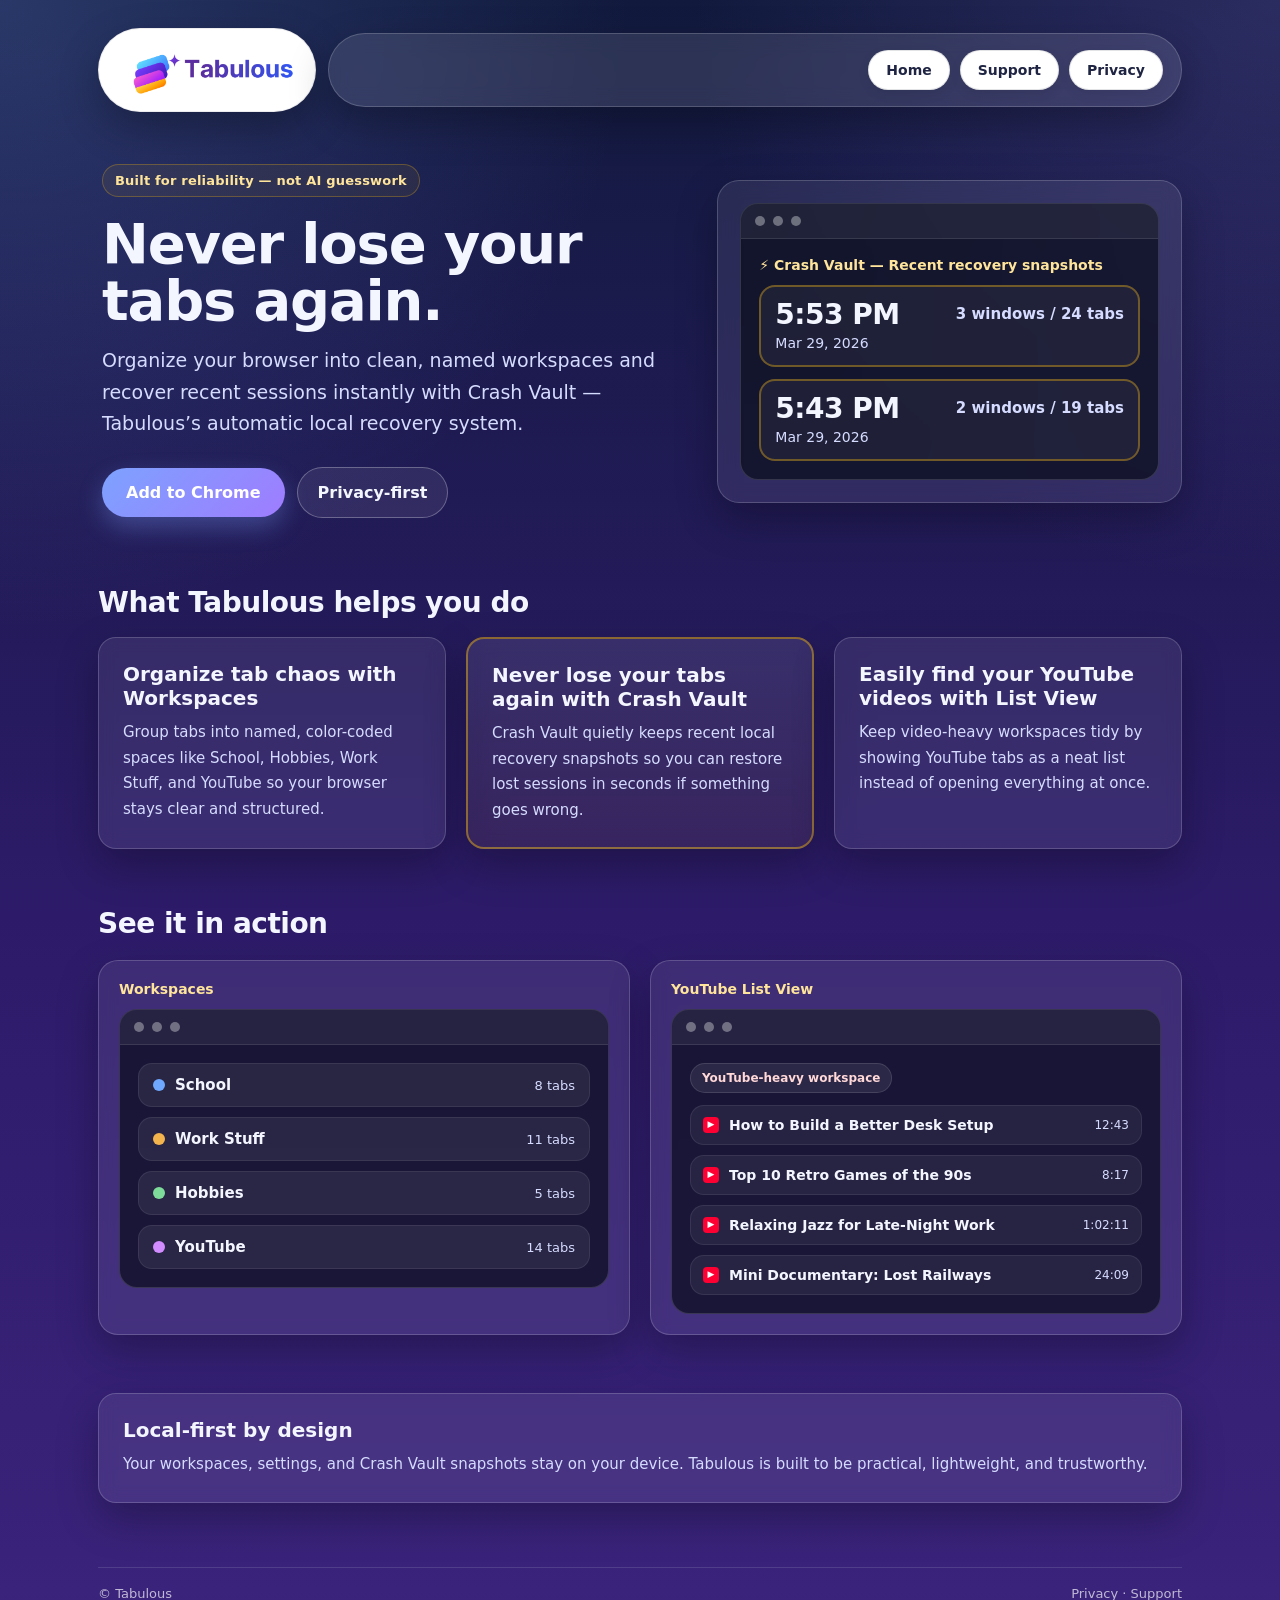
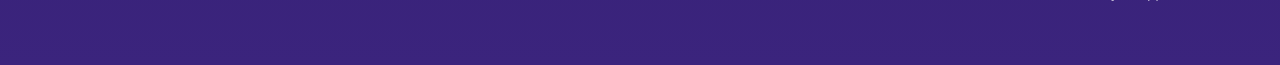
==== index.html @ 2d384eb7 "Update index.html" ====
<!doctype html>
<html lang="en">
<head>
  <meta charset="utf-8" />
  <meta name="viewport" content="width=device-width, initial-scale=1" />
  <title>Tabulous — Never lose your tabs again</title>

  <style>
    :root{
      --bg1:#111a3d;
      --bg2:#2d1b69;
      --bg3:#3b247d;
      --text:#f4f6ff;
      --muted:#d6dcff;
      --line:rgba(255,255,255,.18);
      --line-strong:rgba(255,255,255,.28);
      --shadow:0 16px 40px rgba(0,0,0,.28);
      --radius:18px;
      --max:1120px;
      --accent:#7da2ff;
      --accent-2:#9f7cff;
      --gold:#d4a017;
      --gold-bg:rgba(212,160,23,.08);
      --card:rgba(255,255,255,.08);
      --nav-text:#1f2442;
      --nav-pill-bg:#ffffff;
      --nav-pill-border:rgba(20,24,45,.12);
    }

    *{box-sizing:border-box}

    body{
      margin:0;
      font-family:ui-sans-serif, system-ui, -apple-system, Segoe UI, Roboto, Helvetica, Arial, sans-serif;
      color:var(--text);
      background:
        radial-gradient(circle at top left, rgba(125,162,255,.22), transparent 30%),
        radial-gradient(circle at top right, rgba(159,124,255,.18), transparent 28%),
        linear-gradient(180deg, var(--bg1) 0%, var(--bg2) 55%, var(--bg3) 100%);
      min-height:100vh;
    }

    a{color:inherit;text-decoration:none}

    .wrap{
      max-width:var(--max);
      margin:0 auto;
      padding:28px 18px 64px;
    }

    .topbar-wrap{
      display:flex;
      align-items:center;
      justify-content:space-between;
      gap:12px;
      flex-wrap:wrap;
    }

    .brand-pill{
      display:flex;
      align-items:center;
      justify-content:center;
      padding:14px 20px;
      border-radius:999px;
      background:#ffffff;
      border:1px solid rgba(20,24,45,.08);
      box-shadow:var(--shadow);
      flex:0 0 auto;
    }

    .brand-pill img{
      height:54px;
      width:auto;
      display:block;
    }

    .topbar{
      display:flex;
      align-items:center;
      justify-content:flex-end;
      gap:14px;
      padding:16px 18px;
      background:rgba(255,255,255,.11);
      border:1px solid var(--line);
      border-radius:999px;
      box-shadow:var(--shadow);
      backdrop-filter:blur(10px);
      flex:1 1 620px;
      min-width:280px;
    }

    .nav{
      display:flex;
      gap:10px;
      flex-wrap:wrap;
      width:100%;
      justify-content:flex-end;
    }

    .pill{
      padding:11px 17px;
      border-radius:999px;
      border:1px solid var(--nav-pill-border);
      background:var(--nav-pill-bg);
      color:var(--nav-text);
      font-weight:800;
      font-size:14px;
      white-space:nowrap;
      transition:.18s ease;
      box-shadow:0 4px 12px rgba(0,0,0,.08);
    }

    .pill:hover{
      transform:translateY(-1px);
      background:#f4f6ff;
    }

    .hero{
      display:grid;
      grid-template-columns:1.12fr .88fr;
      gap:28px;
      align-items:center;
      margin-top:42px;
    }

    .hero-copy{
      padding:10px 4px;
      max-width:640px;
    }

    .eyebrow{
      display:inline-block;
      margin-bottom:18px;
      padding:8px 12px;
      border-radius:999px;
      border:1px solid rgba(212,160,23,.35);
      background:var(--gold-bg);
      color:#ffe59b;
      font-size:13px;
      font-weight:800;
      letter-spacing:.2px;
    }

    h1{
      margin:0 0 16px;
      font-size:56px;
      line-height:1.02;
      letter-spacing:-1.2px;
    }

    .sub{
      margin:0 0 28px;
      max-width:600px;
      color:var(--muted);
      font-size:19px;
      line-height:1.65;
    }

    .cta-row{
      display:flex;
      gap:12px;
      flex-wrap:wrap;
      align-items:center;
    }

    .cta{
      display:inline-block;
      padding:15px 24px;
      border-radius:999px;
      background:linear-gradient(135deg,var(--accent),var(--accent-2));
      color:white;
      font-weight:800;
      box-shadow:0 10px 24px rgba(125,162,255,.32);
      transition:.18s ease;
    }

    .cta:hover{
      transform:translateY(-2px);
    }

    .cta-secondary{
      display:inline-block;
      padding:15px 20px;
      border-radius:999px;
      border:1px solid var(--line-strong);
      background:rgba(255,255,255,.08);
      color:var(--text);
      font-weight:700;
    }

    .hero-card{
      padding:22px;
      border-radius:22px;
      border:1px solid var(--line);
      background:rgba(255,255,255,.08);
      box-shadow:var(--shadow);
      backdrop-filter:blur(10px);
    }

    .mini-window,
    .workspace-window,
    .yt-window{
      border-radius:18px;
      overflow:hidden;
      border:1px solid rgba(255,255,255,.14);
      background:rgba(8,11,24,.68);
    }

    .mini-top{
      display:flex;
      align-items:center;
      gap:8px;
      padding:12px 14px;
      border-bottom:1px solid rgba(255,255,255,.10);
      background:rgba(255,255,255,.06);
    }

    .dot{
      width:10px;
      height:10px;
      border-radius:50%;
      background:rgba(255,255,255,.35);
    }

    .mini-body,
    .workspace-body,
    .yt-body{
      padding:18px;
    }

    .mini-title,
    .mockup-label{
      font-size:14px;
      font-weight:800;
      color:#ffe59b;
      margin-bottom:12px;
    }

    .snapshot{
      display:flex;
      justify-content:space-between;
      align-items:flex-start;
      gap:12px;
      padding:14px;
      border-radius:16px;
      border:2px solid rgba(212,160,23,.45);
      background:rgba(255,255,255,.05);
    }

    .snapshot + .snapshot{
      margin-top:12px;
    }

    .snapshot-time{
      font-size:28px;
      line-height:1;
      font-weight:900;
      letter-spacing:-.5px;
    }

    .snapshot-date{
      margin-top:6px;
      color:var(--muted);
      font-size:14px;
    }

    .snapshot-meta{
      color:var(--muted);
      font-weight:700;
      font-size:15px;
      white-space:nowrap;
      padding-top:4px;
    }

    .section{
      margin-top:58px;
    }

    .section-title{
      margin:0 0 18px;
      font-size:28px;
      letter-spacing:-.5px;
    }

    .grid{
      display:grid;
      grid-template-columns:repeat(3, minmax(0,1fr));
      gap:20px;
    }

    .card{
      padding:24px;
      border-radius:18px;
      border:1px solid var(--line);
      background:var(--card);
      box-shadow:var(--shadow);
      backdrop-filter:blur(8px);
    }

    .card h3{
      margin:0 0 10px;
      font-size:20px;
    }

    .card p{
      margin:0;
      color:var(--muted);
      font-size:15px;
      line-height:1.7;
    }

    .feature-highlight{
      border:2px solid rgba(212,160,23,.55);
      background:linear-gradient(180deg, rgba(255,255,255,.09), rgba(212,160,23,.08));
    }

    .feature-highlight h3{
      display:flex;
      align-items:center;
      gap:10px;
    }

    .mockup-grid{
      display:grid;
      grid-template-columns:repeat(2, minmax(0,1fr));
      gap:20px;
      margin-top:20px;
      align-items:stretch;
    }

    .mockup-card{
      padding:20px;
      border-radius:20px;
      border:1px solid var(--line);
      background:rgba(255,255,255,.08);
      box-shadow:var(--shadow);
      backdrop-filter:blur(8px);
      height:100%;
      display:flex;
      flex-direction:column;
    }

    .workspace-body,
    .yt-body{
      flex:1;
    }

    .workspace-pill{
      display:flex;
      justify-content:space-between;
      align-items:center;
      gap:12px;
      padding:12px 14px;
      border-radius:14px;
      background:rgba(255,255,255,.07);
      border:1px solid rgba(255,255,255,.08);
      margin-bottom:10px;
    }

    .workspace-pill:last-child{margin-bottom:0}

    .workspace-left{
      display:flex;
      align-items:center;
      gap:10px;
      min-width:0;
    }

    .workspace-color{
      width:12px;
      height:12px;
      border-radius:50%;
      flex:0 0 auto;
    }

    .workspace-name{
      font-weight:800;
      font-size:15px;
    }

    .workspace-count{
      color:var(--muted);
      font-size:13px;
      white-space:nowrap;
    }

    .yt-badge{
      display:inline-block;
      margin-bottom:12px;
      padding:7px 11px;
      border-radius:999px;
      font-size:12px;
      font-weight:800;
      background:rgba(255,255,255,.08);
      border:1px solid rgba(255,255,255,.12);
      color:#ffd8d8;
    }

    .yt-item{
      display:flex;
      justify-content:space-between;
      align-items:center;
      gap:10px;
      padding:11px 12px;
      border-radius:14px;
      margin-bottom:10px;
      background:rgba(255,255,255,.06);
      border:1px solid rgba(255,255,255,.08);
    }

    .yt-item:last-child{margin-bottom:0}

    .yt-left{
      display:flex;
      align-items:center;
      gap:10px;
      min-width:0;
    }

    .yt-icon{
      width:16px;
      height:16px;
      flex:0 0 auto;
      display:block;
      object-fit:contain;
      border-radius:3px;
    }

    .yt-fallback{
      width:16px;
      height:16px;
      border-radius:4px;
      flex:0 0 auto;
      display:none;
      align-items:center;
      justify-content:center;
      background:#ff0033;
      color:#fff;
      font-size:9px;
      font-weight:900;
      line-height:1;
    }

    .yt-title{
      font-weight:700;
      font-size:14px;
      color:#f4f6ff;
      white-space:nowrap;
      overflow:hidden;
      text-overflow:ellipsis;
      max-width:100%;
    }

    .yt-meta{
      font-size:12px;
      color:var(--muted);
      white-space:nowrap;
    }

    .footer{
      margin-top:64px;
      padding-top:18px;
      border-top:1px solid rgba(255,255,255,.12);
      display:flex;
      justify-content:space-between;
      gap:16px;
      flex-wrap:wrap;
      color:rgba(255,255,255,.68);
      font-size:13px;
    }

    @media (max-width: 900px){
      .hero,
      .mockup-grid,
      .grid{
        grid-template-columns:1fr;
      }

      h1{
        font-size:44px;
      }
    }

    @media (max-width: 680px){
      .topbar-wrap{
        flex-direction:column;
        align-items:stretch;
      }

      .brand-pill{
        align-self:flex-start;
      }

      .topbar{
        border-radius:24px;
      }

      .nav{
        justify-content:center;
      }

      .pill{
        text-align:center;
      }

      h1{
        font-size:38px;
      }

      .sub{
        font-size:17px;
      }

      .snapshot{
        flex-direction:column;
      }

      .snapshot-meta{
        white-space:normal;
      }

      .footer{
        flex-direction:column;
      }
    }
  </style>
</head>

<body>
  <div class="wrap">

    <div class="topbar-wrap">
      <div class="brand-pill">
        <img src="./tabulous-wordmark.png" alt="Tabulous" />
      </div>

      <header class="topbar">
        <nav class="nav">
          <a class="pill" href="./index.html">Home</a>
          <a class="pill" href="./support.html">Support</a>
          <a class="pill" href="./privacy.html">Privacy</a>
        </nav>
      </header>
    </div>

    <section class="hero">
      <div class="hero-copy">
        <div class="eyebrow">Built for reliability — not AI guesswork</div>
        <h1>Never lose your tabs again.</h1>
        <p class="sub">
          Organize your browser into clean, named workspaces and recover recent sessions instantly with Crash Vault — Tabulous’s automatic local recovery system.
        </p>

        <div class="cta-row">
          <a class="cta" href="https://chromewebstore.google.com/detail/tabulous/iljkidmanamoojdglpbpilnepdpcaiij">
            Add to Chrome
          </a>
          <a class="cta-secondary" href="./privacy.html">Privacy-first</a>
        </div>
      </div>

      <div class="hero-card">
        <div class="mini-window">
          <div class="mini-top">
            <span class="dot"></span>
            <span class="dot"></span>
            <span class="dot"></span>
          </div>
          <div class="mini-body">
            <div class="mini-title">⚡ Crash Vault — Recent recovery snapshots</div>

            <div class="snapshot">
              <div>
                <div class="snapshot-time">5:53 PM</div>
                <div class="snapshot-date">Mar 29, 2026</div>
              </div>
              <div class="snapshot-meta">3 windows / 24 tabs</div>
            </div>

            <div class="snapshot">
              <div>
                <div class="snapshot-time">5:43 PM</div>
                <div class="snapshot-date">Mar 29, 2026</div>
              </div>
              <div class="snapshot-meta">2 windows / 19 tabs</div>
            </div>
          </div>
        </div>
      </div>
    </section>

    <section class="section">
      <h2 class="section-title">What Tabulous helps you do</h2>
      <div class="grid">
        <div class="card">
          <h3>Organize tab chaos with Workspaces</h3>
          <p>
            Group tabs into named, color-coded spaces like School, Hobbies, Work Stuff, and YouTube so your browser stays clear and structured.
          </p>
        </div>

        <div class="card feature-highlight">
          <h3>Never lose your tabs again with Crash Vault</h3>
          <p>
            Crash Vault quietly keeps recent local recovery snapshots so you can restore lost sessions in seconds if something goes wrong.
          </p>
        </div>

        <div class="card">
          <h3>Easily find your YouTube videos with List View</h3>
          <p>
            Keep video-heavy workspaces tidy by showing YouTube tabs as a neat list instead of opening everything at once.
          </p>
        </div>
      </div>
    </section>

    <section class="section">
      <h2 class="section-title">See it in action</h2>
      <div class="mockup-grid">
        <div class="mockup-card">
          <div class="mockup-label">Workspaces</div>
          <div class="workspace-window">
            <div class="mini-top">
              <span class="dot"></span>
              <span class="dot"></span>
              <span class="dot"></span>
            </div>
            <div class="workspace-body">
              <div class="workspace-pill">
                <div class="workspace-left">
                  <span class="workspace-color" style="background:#6fa8ff"></span>
                  <span class="workspace-name">School</span>
                </div>
                <span class="workspace-count">8 tabs</span>
              </div>

              <div class="workspace-pill">
                <div class="workspace-left">
                  <span class="workspace-color" style="background:#f3b34d"></span>
                  <span class="workspace-name">Work Stuff</span>
                </div>
                <span class="workspace-count">11 tabs</span>
              </div>

              <div class="workspace-pill">
                <div class="workspace-left">
                  <span class="workspace-color" style="background:#7edc9b"></span>
                  <span class="workspace-name">Hobbies</span>
                </div>
                <span class="workspace-count">5 tabs</span>
              </div>

              <div class="workspace-pill">
                <div class="workspace-left">
                  <span class="workspace-color" style="background:#d28cff"></span>
                  <span class="workspace-name">YouTube</span>
                </div>
                <span class="workspace-count">14 tabs</span>
              </div>
            </div>
          </div>
        </div>

        <div class="mockup-card">
          <div class="mockup-label">YouTube List View</div>
          <div class="yt-window">
            <div class="mini-top">
              <span class="dot"></span>
              <span class="dot"></span>
              <span class="dot"></span>
            </div>
            <div class="yt-body">
              <div class="yt-badge">YouTube-heavy workspace</div>

              <div class="yt-item">
                <div class="yt-left">
                  <img class="yt-icon" src="./YTFavicon.ico" alt="" onerror="this.style.display='none'; this.nextElementSibling.style.display='flex';">
                  <span class="yt-fallback">▶</span>
                  <span class="yt-title">How to Build a Better Desk Setup</span>
                </div>
                <span class="yt-meta">12:43</span>
              </div>

              <div class="yt-item">
                <div class="yt-left">
                  <img class="yt-icon" src="./YTFavicon.ico" alt="" onerror="this.style.display='none'; this.nextElementSibling.style.display='flex';">
                  <span class="yt-fallback">▶</span>
                  <span class="yt-title">Top 10 Retro Games of the 90s</span>
                </div>
                <span class="yt-meta">8:17</span>
              </div>

              <div class="yt-item">
                <div class="yt-left">
                  <img class="yt-icon" src="./YTFavicon.ico" alt="" onerror="this.style.display='none'; this.nextElementSibling.style.display='flex';">
                  <span class="yt-fallback">▶</span>
                  <span class="yt-title">Relaxing Jazz for Late-Night Work</span>
                </div>
                <span class="yt-meta">1:02:11</span>
              </div>

              <div class="yt-item">
                <div class="yt-left">
                  <img class="yt-icon" src="./YTFavicon.ico" alt="" onerror="this.style.display='none'; this.nextElementSibling.style.display='flex';">
                  <span class="yt-fallback">▶</span>
                  <span class="yt-title">Mini Documentary: Lost Railways</span>
                </div>
                <span class="yt-meta">24:09</span>
              </div>
            </div>
          </div>
        </div>
      </div>
    </section>

    <section class="section">
      <div class="card">
        <h3>Local-first by design</h3>
        <p>
          Your workspaces, settings, and Crash Vault snapshots stay on your device. Tabulous is built to be practical, lightweight, and trustworthy.
        </p>
      </div>
    </section>

    <footer class="footer">
      <div>© Tabulous</div>
      <div>
        <a href="./privacy.html">Privacy</a> ·
        <a href="./support.html">Support</a>
      </div>
    </footer>

  </div>
</body>
</html>
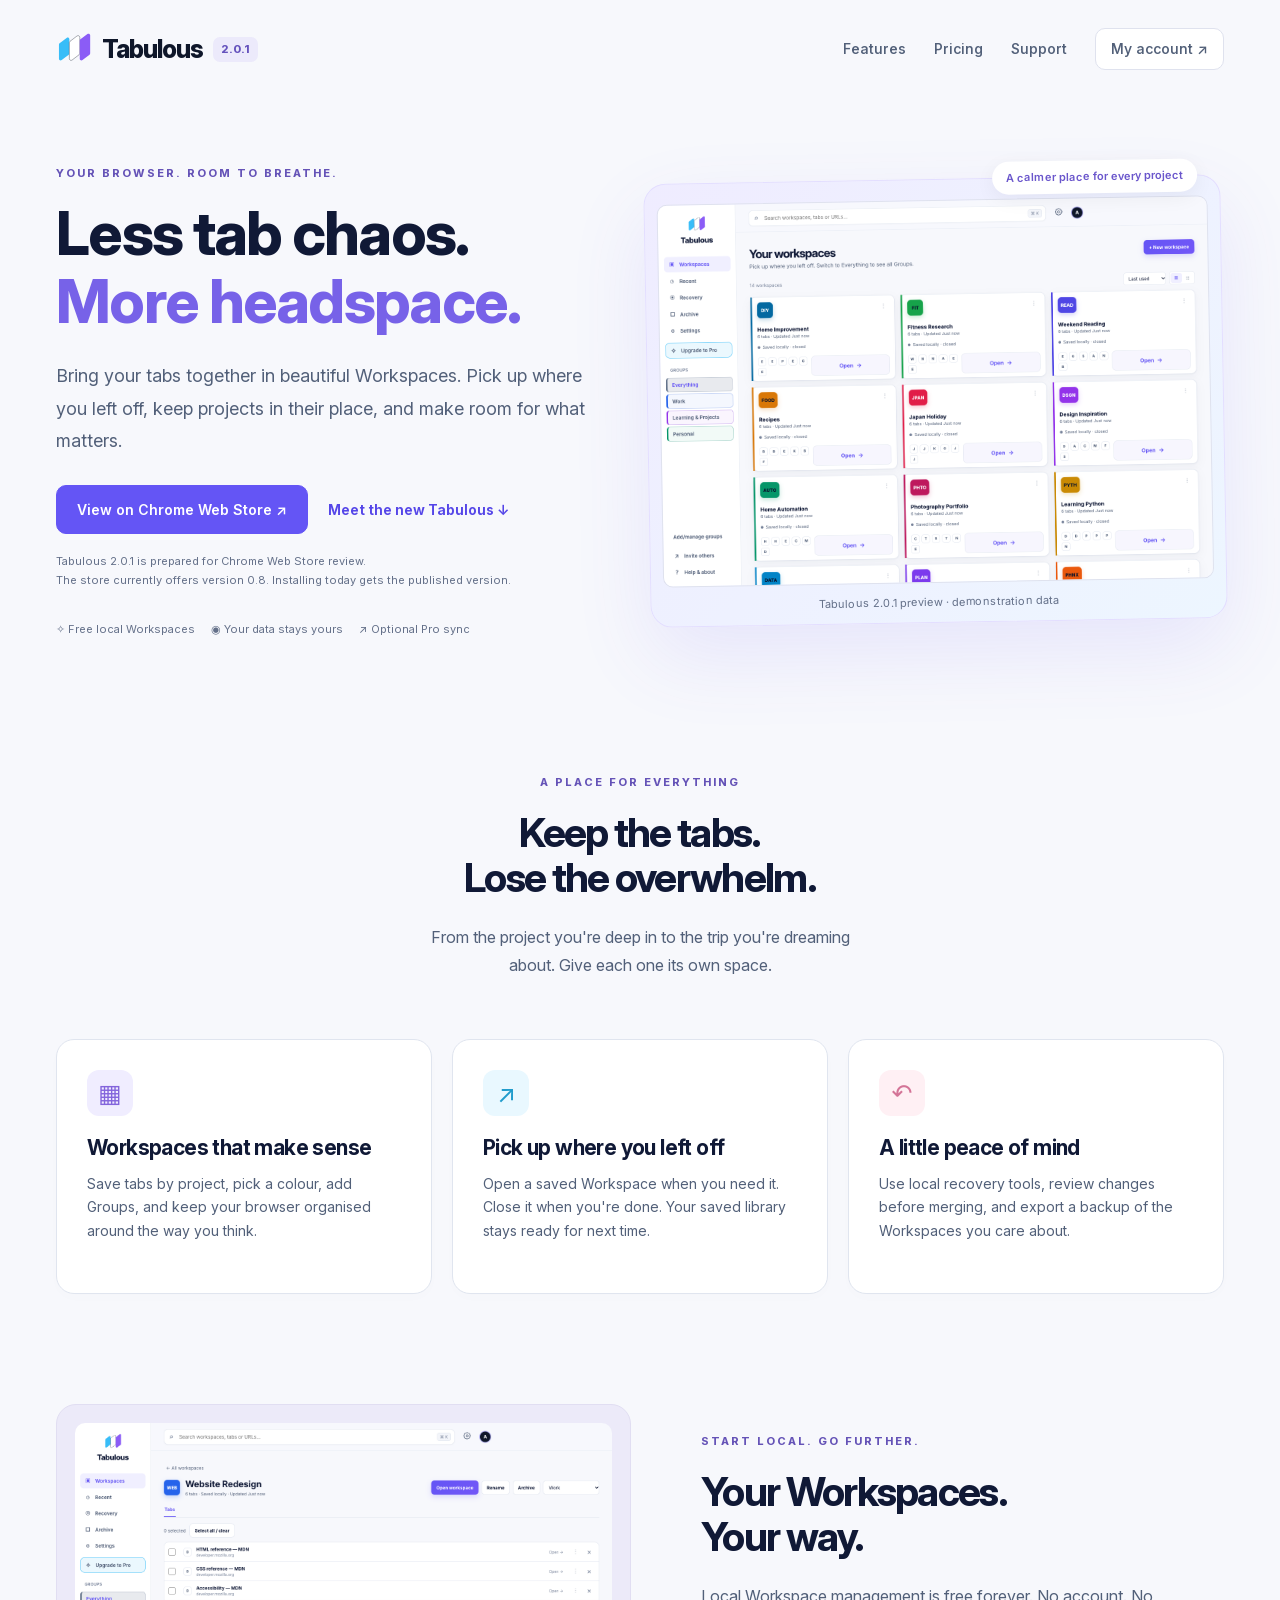
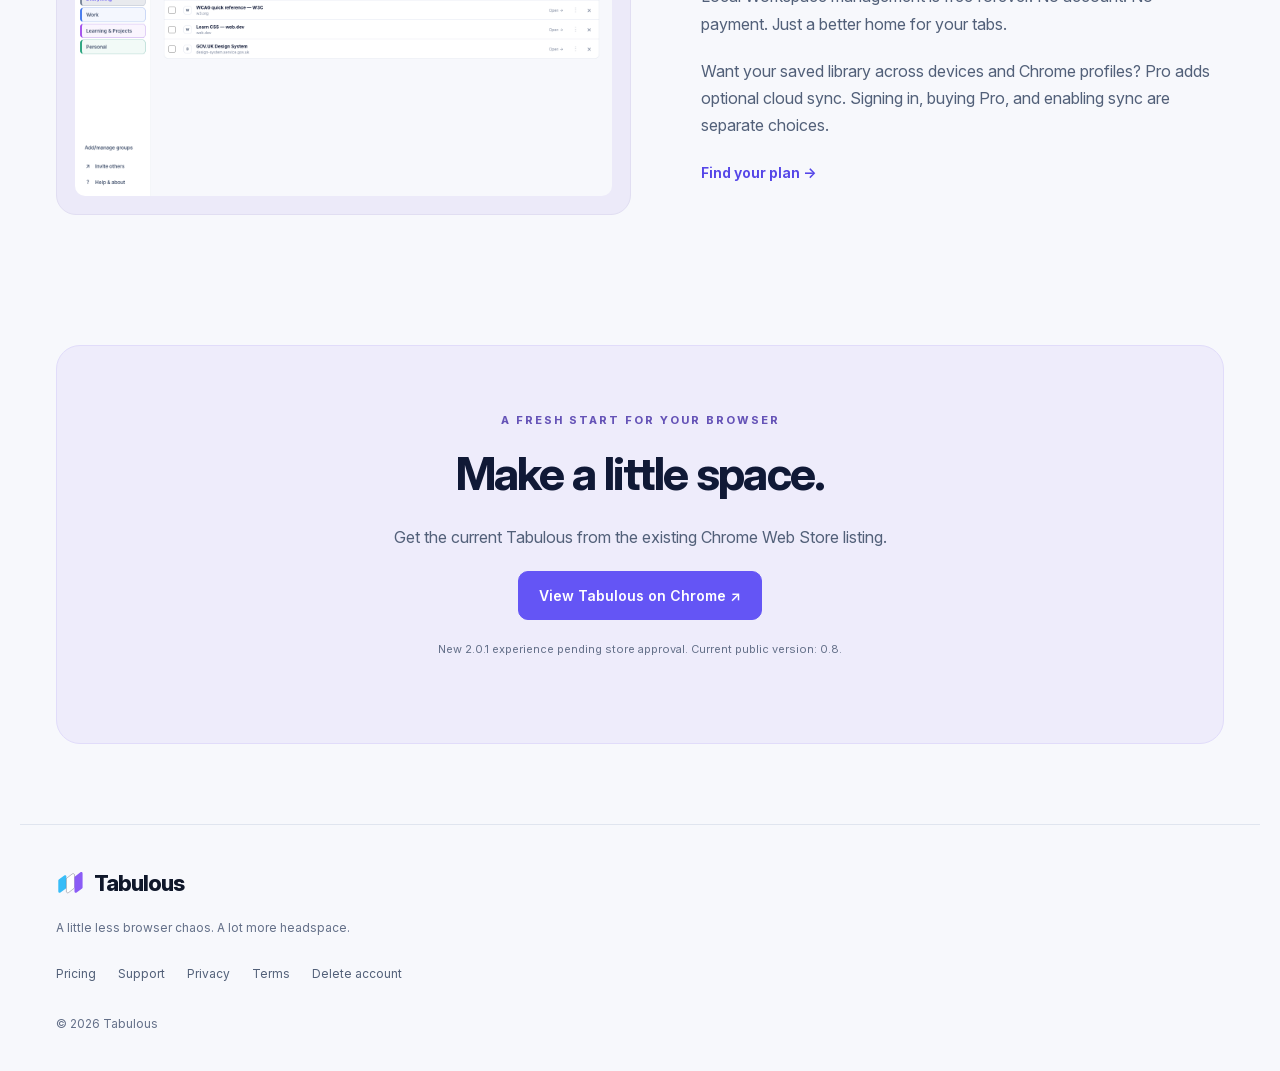
==== commit 3d14a25d: "Launch branded Tabulous 2.0.1 website and verified account flow" ====
--- a/index.html
+++ b/index.html
@@ -1,736 +1,109 @@
 <!doctype html>
 <html lang="en">
 <head>
-  <meta charset="utf-8" />
-  <meta name="viewport" content="width=device-width, initial-scale=1" />
-  <title>Tabulous — Never lose your tabs again</title>
-
-  <style>
-    :root{
-      --bg1:#111a3d;
-      --bg2:#2d1b69;
-      --bg3:#3b247d;
-      --text:#f4f6ff;
-      --muted:#d6dcff;
-      --line:rgba(255,255,255,.18);
-      --line-strong:rgba(255,255,255,.28);
-      --shadow:0 16px 40px rgba(0,0,0,.28);
-      --radius:18px;
-      --max:1120px;
-      --accent:#7da2ff;
-      --accent-2:#9f7cff;
-      --gold:#d4a017;
-      --gold-bg:rgba(212,160,23,.08);
-      --card:rgba(255,255,255,.08);
-      --nav-text:#1f2442;
-      --nav-pill-bg:#ffffff;
-      --nav-pill-border:rgba(20,24,45,.12);
-    }
-
-    *{box-sizing:border-box}
-
-    body{
-      margin:0;
-      font-family:ui-sans-serif, system-ui, -apple-system, Segoe UI, Roboto, Helvetica, Arial, sans-serif;
-      color:var(--text);
-      background:
-        radial-gradient(circle at top left, rgba(125,162,255,.22), transparent 30%),
-        radial-gradient(circle at top right, rgba(159,124,255,.18), transparent 28%),
-        linear-gradient(180deg, var(--bg1) 0%, var(--bg2) 55%, var(--bg3) 100%);
-      min-height:100vh;
-    }
-
-    a{color:inherit;text-decoration:none}
-
-    .wrap{
-      max-width:var(--max);
-      margin:0 auto;
-      padding:28px 18px 64px;
-    }
-
-    .topbar-wrap{
-      display:flex;
-      align-items:center;
-      justify-content:space-between;
-      gap:12px;
-      flex-wrap:wrap;
-    }
-
-    .brand-pill{
-      display:flex;
-      align-items:center;
-      justify-content:center;
-      padding:14px 20px;
-      border-radius:999px;
-      background:#ffffff;
-      border:1px solid rgba(20,24,45,.08);
-      box-shadow:var(--shadow);
-      flex:0 0 auto;
-    }
-
-    .brand-pill img{
-      height:54px;
-      width:auto;
-      display:block;
-    }
-
-    .topbar{
-      display:flex;
-      align-items:center;
-      justify-content:flex-end;
-      gap:14px;
-      padding:16px 18px;
-      background:rgba(255,255,255,.11);
-      border:1px solid var(--line);
-      border-radius:999px;
-      box-shadow:var(--shadow);
-      backdrop-filter:blur(10px);
-      flex:1 1 620px;
-      min-width:280px;
-    }
-
-    .nav{
-      display:flex;
-      gap:10px;
-      flex-wrap:wrap;
-      width:100%;
-      justify-content:flex-end;
-    }
-
-    .pill{
-      padding:11px 17px;
-      border-radius:999px;
-      border:1px solid var(--nav-pill-border);
-      background:var(--nav-pill-bg);
-      color:var(--nav-text);
-      font-weight:800;
-      font-size:14px;
-      white-space:nowrap;
-      transition:.18s ease;
-      box-shadow:0 4px 12px rgba(0,0,0,.08);
-    }
-
-    .pill:hover{
-      transform:translateY(-1px);
-      background:#f4f6ff;
-    }
-
-    .hero{
-      display:grid;
-      grid-template-columns:1.12fr .88fr;
-      gap:28px;
-      align-items:center;
-      margin-top:42px;
-    }
-
-    .hero-copy{
-      padding:10px 4px;
-      max-width:640px;
-    }
-
-    .eyebrow{
-      display:inline-block;
-      margin-bottom:18px;
-      padding:8px 12px;
-      border-radius:999px;
-      border:1px solid rgba(212,160,23,.35);
-      background:var(--gold-bg);
-      color:#ffe59b;
-      font-size:13px;
-      font-weight:800;
-      letter-spacing:.2px;
-    }
-
-    h1{
-      margin:0 0 16px;
-      font-size:56px;
-      line-height:1.02;
-      letter-spacing:-1.2px;
-    }
-
-    .sub{
-      margin:0 0 28px;
-      max-width:600px;
-      color:var(--muted);
-      font-size:19px;
-      line-height:1.65;
-    }
-
-    .cta-row{
-      display:flex;
-      gap:12px;
-      flex-wrap:wrap;
-      align-items:center;
-    }
-
-    .cta{
-      display:inline-block;
-      padding:15px 24px;
-      border-radius:999px;
-      background:linear-gradient(135deg,var(--accent),var(--accent-2));
-      color:white;
-      font-weight:800;
-      box-shadow:0 10px 24px rgba(125,162,255,.32);
-      transition:.18s ease;
-    }
-
-    .cta:hover{
-      transform:translateY(-2px);
-    }
-
-    .cta-secondary{
-      display:inline-block;
-      padding:15px 20px;
-      border-radius:999px;
-      border:1px solid var(--line-strong);
-      background:rgba(255,255,255,.08);
-      color:var(--text);
-      font-weight:700;
-    }
-
-    .hero-card{
-      padding:22px;
-      border-radius:22px;
-      border:1px solid var(--line);
-      background:rgba(255,255,255,.08);
-      box-shadow:var(--shadow);
-      backdrop-filter:blur(10px);
-    }
-
-    .mini-window,
-    .workspace-window,
-    .yt-window{
-      border-radius:18px;
-      overflow:hidden;
-      border:1px solid rgba(255,255,255,.14);
-      background:rgba(8,11,24,.68);
-    }
-
-    .mini-top{
-      display:flex;
-      align-items:center;
-      gap:8px;
-      padding:12px 14px;
-      border-bottom:1px solid rgba(255,255,255,.10);
-      background:rgba(255,255,255,.06);
-    }
-
-    .dot{
-      width:10px;
-      height:10px;
-      border-radius:50%;
-      background:rgba(255,255,255,.35);
-    }
-
-    .mini-body,
-    .workspace-body,
-    .yt-body{
-      padding:18px;
-    }
-
-    .mini-title,
-    .mockup-label{
-      font-size:14px;
-      font-weight:800;
-      color:#ffe59b;
-      margin-bottom:12px;
-    }
-
-    .snapshot{
-      display:flex;
-      justify-content:space-between;
-      align-items:flex-start;
-      gap:12px;
-      padding:14px;
-      border-radius:16px;
-      border:2px solid rgba(212,160,23,.45);
-      background:rgba(255,255,255,.05);
-    }
-
-    .snapshot + .snapshot{
-      margin-top:12px;
-    }
-
-    .snapshot-time{
-      font-size:28px;
-      line-height:1;
-      font-weight:900;
-      letter-spacing:-.5px;
-    }
-
-    .snapshot-date{
-      margin-top:6px;
-      color:var(--muted);
-      font-size:14px;
-    }
-
-    .snapshot-meta{
-      color:var(--muted);
-      font-weight:700;
-      font-size:15px;
-      white-space:nowrap;
-      padding-top:4px;
-    }
-
-    .section{
-      margin-top:58px;
-    }
-
-    .section-title{
-      margin:0 0 18px;
-      font-size:28px;
-      letter-spacing:-.5px;
-    }
-
-    .grid{
-      display:grid;
-      grid-template-columns:repeat(3, minmax(0,1fr));
-      gap:20px;
-    }
-
-    .card{
-      padding:24px;
-      border-radius:18px;
-      border:1px solid var(--line);
-      background:var(--card);
-      box-shadow:var(--shadow);
-      backdrop-filter:blur(8px);
-    }
-
-    .card h3{
-      margin:0 0 10px;
-      font-size:20px;
-    }
-
-    .card p{
-      margin:0;
-      color:var(--muted);
-      font-size:15px;
-      line-height:1.7;
-    }
-
-    .feature-highlight{
-      border:2px solid rgba(212,160,23,.55);
-      background:linear-gradient(180deg, rgba(255,255,255,.09), rgba(212,160,23,.08));
-    }
-
-    .feature-highlight h3{
-      display:flex;
-      align-items:center;
-      gap:10px;
-    }
-
-    .mockup-grid{
-      display:grid;
-      grid-template-columns:repeat(2, minmax(0,1fr));
-      gap:20px;
-      margin-top:20px;
-      align-items:stretch;
-    }
-
-    .mockup-card{
-      padding:20px;
-      border-radius:20px;
-      border:1px solid var(--line);
-      background:rgba(255,255,255,.08);
-      box-shadow:var(--shadow);
-      backdrop-filter:blur(8px);
-      height:100%;
-      display:flex;
-      flex-direction:column;
-    }
-
-    .workspace-body,
-    .yt-body{
-      flex:1;
-    }
-
-    .workspace-pill{
-      display:flex;
-      justify-content:space-between;
-      align-items:center;
-      gap:12px;
-      padding:12px 14px;
-      border-radius:14px;
-      background:rgba(255,255,255,.07);
-      border:1px solid rgba(255,255,255,.08);
-      margin-bottom:10px;
-    }
-
-    .workspace-pill:last-child{margin-bottom:0}
-
-    .workspace-left{
-      display:flex;
-      align-items:center;
-      gap:10px;
-      min-width:0;
-    }
-
-    .workspace-color{
-      width:12px;
-      height:12px;
-      border-radius:50%;
-      flex:0 0 auto;
-    }
-
-    .workspace-name{
-      font-weight:800;
-      font-size:15px;
-    }
-
-    .workspace-count{
-      color:var(--muted);
-      font-size:13px;
-      white-space:nowrap;
-    }
-
-    .yt-badge{
-      display:inline-block;
-      margin-bottom:12px;
-      padding:7px 11px;
-      border-radius:999px;
-      font-size:12px;
-      font-weight:800;
-      background:rgba(255,255,255,.08);
-      border:1px solid rgba(255,255,255,.12);
-      color:#ffd8d8;
-    }
-
-    .yt-item{
-      display:flex;
-      justify-content:space-between;
-      align-items:center;
-      gap:10px;
-      padding:11px 12px;
-      border-radius:14px;
-      margin-bottom:10px;
-      background:rgba(255,255,255,.06);
-      border:1px solid rgba(255,255,255,.08);
-    }
-
-    .yt-item:last-child{margin-bottom:0}
-
-    .yt-left{
-      display:flex;
-      align-items:center;
-      gap:10px;
-      min-width:0;
-    }
-
-    .yt-icon{
-      width:16px;
-      height:16px;
-      flex:0 0 auto;
-      display:block;
-      object-fit:contain;
-      border-radius:3px;
-    }
-
-    .yt-fallback{
-      width:16px;
-      height:16px;
-      border-radius:4px;
-      flex:0 0 auto;
-      display:none;
-      align-items:center;
-      justify-content:center;
-      background:#ff0033;
-      color:#fff;
-      font-size:9px;
-      font-weight:900;
-      line-height:1;
-    }
-
-    .yt-title{
-      font-weight:700;
-      font-size:14px;
-      color:#f4f6ff;
-      white-space:nowrap;
-      overflow:hidden;
-      text-overflow:ellipsis;
-      max-width:100%;
-    }
-
-    .yt-meta{
-      font-size:12px;
-      color:var(--muted);
-      white-space:nowrap;
-    }
-
-    .footer{
-      margin-top:64px;
-      padding-top:18px;
-      border-top:1px solid rgba(255,255,255,.12);
-      display:flex;
-      justify-content:space-between;
-      gap:16px;
-      flex-wrap:wrap;
-      color:rgba(255,255,255,.68);
-      font-size:13px;
-    }
-
-    @media (max-width: 900px){
-      .hero,
-      .mockup-grid,
-      .grid{
-        grid-template-columns:1fr;
-      }
-
-      h1{
-        font-size:44px;
-      }
-    }
-
-    @media (max-width: 680px){
-      .topbar-wrap{
-        flex-direction:column;
-        align-items:stretch;
-      }
-
-      .brand-pill{
-        align-self:flex-start;
-      }
-
-      .topbar{
-        border-radius:24px;
-      }
-
-      .nav{
-        justify-content:center;
-      }
-
-      .pill{
-        text-align:center;
-      }
-
-      h1{
-        font-size:38px;
-      }
-
-      .sub{
-        font-size:17px;
-      }
-
-      .snapshot{
-        flex-direction:column;
-      }
-
-      .snapshot-meta{
-        white-space:normal;
-      }
-
-      .footer{
-        flex-direction:column;
-      }
-    }
-  </style>
+<meta charset="utf-8">
+<meta name="viewport" content="width=device-width,initial-scale=1">
+<meta name="description" content="Meet Tabulous 2.0.1: a calmer way to organise Chrome tabs into Workspaces. Local features stay free.">
+<meta name="referrer" content="strict-origin-when-cross-origin">
+<meta http-equiv="Content-Security-Policy" content="default-src 'self'; script-src 'self'; style-src 'self'; img-src 'self'; font-src 'self'; connect-src https://hgdolsgkvyxivlhwimsr.supabase.co; object-src 'none'; base-uri 'none'; form-action 'self'">
+<meta name="theme-color" content="#f7f8fc">
+<title>Your tabs, beautifully together — Tabulous</title>
+<link rel="canonical" href="https://tabulous.tools/">
+<link rel="icon" type="image/svg+xml" href="assets/tabulous-mark.svg">
+<link rel="stylesheet" href="site.css">
 </head>
-
 <body>
-  <div class="wrap">
-
-    <div class="topbar-wrap">
-      <div class="brand-pill">
-        <img src="./tabulous-wordmark.png" alt="Tabulous" />
-      </div>
-
-      <header class="topbar">
-        <nav class="nav">
-          <a class="pill" href="./index.html">Home</a>
-          <a class="pill" href="./support.html">Support</a>
-          <a class="pill" href="./privacy.html">Privacy</a>
-        </nav>
-      </header>
-    </div>
-
-    <section class="hero">
-      <div class="hero-copy">
-        <div class="eyebrow">Built for reliability — not AI guesswork</div>
-        <h1>Never lose your tabs again.</h1>
-        <p class="sub">
-          Organize your browser into clean, named workspaces and recover recent sessions instantly with Crash Vault — Tabulous’s automatic local recovery system.
-        </p>
-
-        <div class="cta-row">
-          <a class="cta" href="https://chromewebstore.google.com/detail/tabulous/iljkidmanamoojdglpbpilnepdpcaiij">
-            Add to Chrome
-          </a>
-          <a class="cta-secondary" href="./privacy.html">Privacy-first</a>
-        </div>
-      </div>
-
-      <div class="hero-card">
-        <div class="mini-window">
-          <div class="mini-top">
-            <span class="dot"></span>
-            <span class="dot"></span>
-            <span class="dot"></span>
-          </div>
-          <div class="mini-body">
-            <div class="mini-title">⚡ Crash Vault — Recent recovery snapshots</div>
-
-            <div class="snapshot">
-              <div>
-                <div class="snapshot-time">5:53 PM</div>
-                <div class="snapshot-date">Mar 29, 2026</div>
-              </div>
-              <div class="snapshot-meta">3 windows / 24 tabs</div>
-            </div>
-
-            <div class="snapshot">
-              <div>
-                <div class="snapshot-time">5:43 PM</div>
-                <div class="snapshot-date">Mar 29, 2026</div>
-              </div>
-              <div class="snapshot-meta">2 windows / 19 tabs</div>
-            </div>
-          </div>
-        </div>
-      </div>
-    </section>
-
-    <section class="section">
-      <h2 class="section-title">What Tabulous helps you do</h2>
-      <div class="grid">
-        <div class="card">
-          <h3>Organize tab chaos with Workspaces</h3>
-          <p>
-            Group tabs into named, color-coded spaces like School, Hobbies, Work Stuff, and YouTube so your browser stays clear and structured.
-          </p>
-        </div>
-
-        <div class="card feature-highlight">
-          <h3>Never lose your tabs again with Crash Vault</h3>
-          <p>
-            Crash Vault quietly keeps recent local recovery snapshots so you can restore lost sessions in seconds if something goes wrong.
-          </p>
-        </div>
-
-        <div class="card">
-          <h3>Easily find your YouTube videos with List View</h3>
-          <p>
-            Keep video-heavy workspaces tidy by showing YouTube tabs as a neat list instead of opening everything at once.
-          </p>
-        </div>
-      </div>
-    </section>
-
-    <section class="section">
-      <h2 class="section-title">See it in action</h2>
-      <div class="mockup-grid">
-        <div class="mockup-card">
-          <div class="mockup-label">Workspaces</div>
-          <div class="workspace-window">
-            <div class="mini-top">
-              <span class="dot"></span>
-              <span class="dot"></span>
-              <span class="dot"></span>
-            </div>
-            <div class="workspace-body">
-              <div class="workspace-pill">
-                <div class="workspace-left">
-                  <span class="workspace-color" style="background:#6fa8ff"></span>
-                  <span class="workspace-name">School</span>
-                </div>
-                <span class="workspace-count">8 tabs</span>
-              </div>
-
-              <div class="workspace-pill">
-                <div class="workspace-left">
-                  <span class="workspace-color" style="background:#f3b34d"></span>
-                  <span class="workspace-name">Work Stuff</span>
-                </div>
-                <span class="workspace-count">11 tabs</span>
-              </div>
-
-              <div class="workspace-pill">
-                <div class="workspace-left">
-                  <span class="workspace-color" style="background:#7edc9b"></span>
-                  <span class="workspace-name">Hobbies</span>
-                </div>
-                <span class="workspace-count">5 tabs</span>
-              </div>
-
-              <div class="workspace-pill">
-                <div class="workspace-left">
-                  <span class="workspace-color" style="background:#d28cff"></span>
-                  <span class="workspace-name">YouTube</span>
-                </div>
-                <span class="workspace-count">14 tabs</span>
-              </div>
-            </div>
-          </div>
-        </div>
-
-        <div class="mockup-card">
-          <div class="mockup-label">YouTube List View</div>
-          <div class="yt-window">
-            <div class="mini-top">
-              <span class="dot"></span>
-              <span class="dot"></span>
-              <span class="dot"></span>
-            </div>
-            <div class="yt-body">
-              <div class="yt-badge">YouTube-heavy workspace</div>
-
-              <div class="yt-item">
-                <div class="yt-left">
-                  <img class="yt-icon" src="./YTFavicon.ico" alt="" onerror="this.style.display='none'; this.nextElementSibling.style.display='flex';">
-                  <span class="yt-fallback">▶</span>
-                  <span class="yt-title">How to Build a Better Desk Setup</span>
-                </div>
-                <span class="yt-meta">12:43</span>
-              </div>
-
-              <div class="yt-item">
-                <div class="yt-left">
-                  <img class="yt-icon" src="./YTFavicon.ico" alt="" onerror="this.style.display='none'; this.nextElementSibling.style.display='flex';">
-                  <span class="yt-fallback">▶</span>
-                  <span class="yt-title">Top 10 Retro Games of the 90s</span>
-                </div>
-                <span class="yt-meta">8:17</span>
-              </div>
-
-              <div class="yt-item">
-                <div class="yt-left">
-                  <img class="yt-icon" src="./YTFavicon.ico" alt="" onerror="this.style.display='none'; this.nextElementSibling.style.display='flex';">
-                  <span class="yt-fallback">▶</span>
-                  <span class="yt-title">Relaxing Jazz for Late-Night Work</span>
-                </div>
-                <span class="yt-meta">1:02:11</span>
-              </div>
-
-              <div class="yt-item">
-                <div class="yt-left">
-                  <img class="yt-icon" src="./YTFavicon.ico" alt="" onerror="this.style.display='none'; this.nextElementSibling.style.display='flex';">
-                  <span class="yt-fallback">▶</span>
-                  <span class="yt-title">Mini Documentary: Lost Railways</span>
-                </div>
-                <span class="yt-meta">24:09</span>
-              </div>
-            </div>
-          </div>
-        </div>
-      </div>
-    </section>
-
-    <section class="section">
-      <div class="card">
-        <h3>Local-first by design</h3>
-        <p>
-          Your workspaces, settings, and Crash Vault snapshots stay on your device. Tabulous is built to be practical, lightweight, and trustworthy.
-        </p>
-      </div>
-    </section>
-
-    <footer class="footer">
-      <div>© Tabulous</div>
-      <div>
-        <a href="./privacy.html">Privacy</a> ·
-        <a href="./support.html">Support</a>
-      </div>
-    </footer>
-
-  </div>
+<a class="skip" href="#main">Skip to content</a>
+<header>
+<a class="brand" href="index.html">
+<img src="assets/tabulous-mark.svg" width="36" height="36" alt="">Tabulous<span class="version">2.0.1</span>
+</a>
+<nav aria-label="Main navigation">
+<a href="index.html#features">Features</a>
+<a href="pricing.html">Pricing</a>
+<a href="support.html">Support</a>
+<a class="nav-account" href="account.html">My account ↗</a>
+</nav>
+</header>
+<main id="main">
+<section class="hero">
+<div>
+<p class="eyebrow">YOUR BROWSER. ROOM TO BREATHE.</p>
+<h1>Less tab chaos.<br>
+<span>More headspace.</span>
+</h1>
+<p class="lead">Bring your tabs together in beautiful Workspaces. Pick up where you left off, keep projects in their place, and make room for what matters.</p>
+<div class="actions">
+<a class="button" href="https://chromewebstore.google.com/detail/tabulous/iljkidmanamoojdglpbpilnepdpcaiij" target="_blank" rel="noopener">View on Chrome Web Store ↗</a>
+<a class="text-link" href="#preview">Meet the new Tabulous ↓</a>
+</div>
+<p class="fine">Tabulous 2.0.1 is prepared for Chrome Web Store review.<br>The store currently offers version 0.8. Installing today gets the published version.</p>
+<div class="pills">
+<span>✧ Free local Workspaces</span>
+<span>◉ Your data stays yours</span>
+<span>↗ Optional Pro sync</span>
+</div>
+</div>
+<div class="hero-art" id="preview">
+<span class="float-label">A calmer place for every project</span>
+<img src="assets/dashboard-demo.png" width="1440" height="1000" alt="Tabulous 2.0.1 dashboard with synthetic demonstration Workspaces" fetchpriority="high">
+<p class="fine">Tabulous 2.0.1 preview · demonstration data</p>
+</div>
+</section>
+<section class="section intro" id="features">
+<p class="eyebrow">A PLACE FOR EVERYTHING</p>
+<h2>Keep the tabs.<br>Lose the overwhelm.</h2>
+<p>From the project you're deep in to the trip you're dreaming about. Give each one its own space.</p>
+</section>
+<section class="feature-grid">
+<article class="card">
+<span class="feature-icon">▦</span>
+<h3>Workspaces that make sense</h3>
+<p>Save tabs by project, pick a colour, add Groups, and keep your browser organised around the way you think.</p>
+</article>
+<article class="card">
+<span class="feature-icon cyan">↗</span>
+<h3>Pick up where you left off</h3>
+<p>Open a saved Workspace when you need it. Close it when you're done. Your saved library stays ready for next time.</p>
+</article>
+<article class="card">
+<span class="feature-icon pink">↶</span>
+<h3>A little peace of mind</h3>
+<p>Use local recovery tools, review changes before merging, and export a backup of the Workspaces you care about.</p>
+</article>
+</section>
+<section class="split section">
+<div class="image-panel">
+<img src="assets/workspace-demo.png" width="1440" height="1000" alt="A synthetic project Workspace in Tabulous 2.0.1" loading="lazy">
+</div>
+<div>
+<p class="eyebrow">START LOCAL. GO FURTHER.</p>
+<h2>Your Workspaces.<br>Your way.</h2>
+<p>Local Workspace management is free forever. No account. No payment. Just a better home for your tabs.</p>
+<p>Want your saved library across devices and Chrome profiles? Pro adds optional cloud sync. Signing in, buying Pro, and enabling sync are separate choices.</p>
+<a class="text-link" href="pricing.html">Find your plan →</a>
+</div>
+</section>
+<section class="closing">
+<p class="eyebrow">A FRESH START FOR YOUR BROWSER</p>
+<h2>Make a little space.</h2>
+<p>Get the current Tabulous from the existing Chrome Web Store listing.</p>
+<a class="button" href="https://chromewebstore.google.com/detail/tabulous/iljkidmanamoojdglpbpilnepdpcaiij" target="_blank" rel="noopener">View Tabulous on Chrome ↗</a>
+<p class="fine">New 2.0.1 experience pending store approval. Current public version: 0.8.</p>
+</section>
+</main>
+<footer>
+<a class="brand" href="index.html">
+<img src="assets/tabulous-mark.svg" width="28" height="28" alt="">Tabulous</a>
+<p>A little less browser chaos. A lot more headspace.</p>
+<div>
+<a href="pricing.html">Pricing</a>
+<a href="support.html">Support</a>
+<a href="privacy.html">Privacy</a>
+<a href="terms.html">Terms</a>
+<a href="delete-account.html">Delete account</a>
+</div>
+<small>© 2026 Tabulous</small>
+</footer>
 </body>
 </html>
--- a/site.css
+++ b/site.css
@@ -0,0 +1,113 @@
+@font-face{font-family:Inter;src:url('assets/fonts/Inter-Variable.woff2') format('woff2');font-weight:100 900;font-display:swap}
+*{box-sizing:border-box}
+html{scroll-behavior:smooth;scroll-padding-top:24px}
+body{margin:0;background:#f7f8fc;color:#101936;font-family:Inter,system-ui,sans-serif;font-size:16px;line-height:1.7}
+a{color:#5546e8;text-underline-offset:4px}
+header,main,footer{max-width:1240px;margin:auto;padding-left:36px;padding-right:36px}
+header{display:flex;align-items:center;justify-content:space-between;gap:24px;padding-top:28px;padding-bottom:28px}
+.brand{display:inline-flex;align-items:center;gap:10px;font-size:25px;font-weight:780;letter-spacing:-1px;color:#0f172a;text-decoration:none}
+.version{font-size:11px;background:#eceafb;padding:3px 8px;color:#6553bd;letter-spacing:0;border-radius:7px}
+nav{display:flex;gap:28px;align-items:center}
+nav a{font-size:14px;color:#526079;text-decoration:none;font-weight:550}
+.nav-account{border:1px solid #dfe2ee;background:white;padding:8px 15px;border-radius:10px}
+.hero{display:grid;grid-template-columns:1fr 1.05fr;gap:42px;align-items:center;padding:65px 0 75px}
+.eyebrow{font-size:11px;letter-spacing:2px;font-weight:750;color:#6553b7;margin:0 0 18px}
+h1,h2,h3{line-height:1.13;letter-spacing:-1.7px;margin:0 0 24px}
+h1{font-size:clamp(42px,4.7vw,64px);font-weight:760}
+h1 span{color:#7762e8}
+h2{font-size:40px;font-weight:720}
+h3{font-size:21px;letter-spacing:-.6px;margin:20px 0 12px}
+p{color:#526079;margin:0 0 20px}
+.lead{font-size:18px;max-width:570px;line-height:1.8}
+.actions{display:flex;align-items:center;gap:20px;flex-wrap:wrap;margin:28px 0 18px}
+.button,button{display:inline-flex;justify-content:center;align-items:center;background:#6455f5;color:white;border:1px solid #6455f5;border-radius:10px;text-decoration:none;font:600 14px Inter,system-ui,sans-serif;padding:13px 20px;cursor:pointer;line-height:1.5;min-height:46px}
+.button:hover,button:hover{background:#5546e8}
+.secondary{background:white;color:#5546e8;border-color:#ddd8ff}
+.secondary:hover{background:#f0efff}
+.text-link{font-size:14px;font-weight:650;text-decoration:none}
+.fine{font-size:11px;line-height:1.7;color:#647089}
+.pills{display:flex;flex-wrap:wrap;gap:8px 16px;margin-top:30px;font-size:11px;color:#647089}
+.hero-art{position:relative;border:1px solid #e3deff;padding:20px 12px 10px;border-radius:22px;background:linear-gradient(135deg,#efecff,#edf6ff);box-shadow:0 30px 80px #6455f51c;transform:rotate(-1deg)}
+.hero-art img{width:100%;height:auto;display:block;border-radius:10px;border:1px solid #dfe2ee;background:#fff}
+.hero-art .fine{text-align:center;margin:10px 0 0}
+.float-label{position:absolute;top:-17px;right:22px;background:white;padding:7px 14px;border-radius:20px;font-size:11px;font-weight:600;box-shadow:0 5px 20px #0f172a0e;color:#6b57cc}
+.section{padding:60px 0}
+.intro{text-align:center;max-width:600px;margin:auto}
+.intro p:last-child{max-width:460px;margin:0 auto}
+.feature-grid{display:grid;grid-template-columns:repeat(3,1fr);gap:20px}
+.card{padding:30px;border:1px solid #e0e5ef;background:white;border-radius:18px;box-shadow:0 4px 14px #0f172a03}
+.card p{font-size:14px}
+.feature-icon{display:inline-flex;align-items:center;justify-content:center;width:46px;height:46px;background:#f0edff;color:#8364dc;border-radius:12px;font-size:25px}
+.feature-icon.cyan{background:#e9f8ff;color:#219ccc}
+.feature-icon.pink{background:#fff0f4;color:#d47497}
+.split{display:grid;grid-template-columns:1.1fr 1fr;align-items:center;gap:70px;margin-top:50px}
+.image-panel{padding:18px;border-radius:20px;background:#eceaf9;border:1px solid #e1def2}
+.image-panel img{display:block;width:100%;height:auto;border-radius:10px}
+.closing{text-align:center;margin:70px 0 80px;padding:65px 30px;background:#eeecfb;border:1px solid #e1dcfa;border-radius:24px}
+.closing .fine{margin-top:20px}
+.closing h2{font-size:46px}
+footer{padding-top:40px;padding-bottom:35px;border-top:1px solid #e0e5ef}
+footer .brand{font-size:22px}
+footer p,footer small{font-size:12px;margin:12px 0;color:#647089}
+footer div{display:flex;flex-wrap:wrap;gap:22px;margin:25px 0}
+footer a{font-size:12px;text-decoration:none;color:#526079}
+.page-head{padding:65px 0 40px;max-width:850px}
+.page-head h1{font-size:clamp(38px,4.5vw,58px)}
+.centered{text-align:center;margin:auto}
+.centered .lead{margin-left:auto;margin-right:auto}
+.notice{padding:15px 18px;border-radius:10px;background:#f0efff;border:1px solid #e2defc;font-size:13px;line-height:1.65}
+.pricing-grid{display:grid;grid-template-columns:repeat(3,1fr);gap:18px;align-items:stretch}
+.pricing-grid .card{display:flex;flex-direction:column}
+.pricing-grid h2{font-size:23px;letter-spacing:-.8px}
+.pricing-grid .button{margin-top:auto}
+.price{font-size:38px!important;font-weight:750;letter-spacing:-1px;color:#101936}
+.price small{display:block;font-size:12px;font-weight:450;letter-spacing:0;color:#647089}
+.recommended{border:2px solid #8f80fb;background:#fbfaff}
+.prose{max-width:780px;padding:35px 0 75px}
+.prose h2{font-size:25px;letter-spacing:-.7px;margin-top:32px;margin-bottom:16px}
+.prose p,.prose li{font-size:15px;color:#526079}
+.account-layout{display:grid;grid-template-columns:1fr 1fr;gap:24px;padding-bottom:80px}
+.account-layout h2{font-size:25px;letter-spacing:-.8px}
+label{display:block;font-size:13px;font-weight:650;margin:12px 0 6px}
+input{display:block;width:100%;border:1px solid #cbd3e2;border-radius:8px;padding:12px 14px;font:inherit;margin-bottom:15px;background:white;color:#101936}
+form{margin-bottom:22px}
+.stack{display:flex;flex-direction:column;gap:10px;margin:20px 0}
+button:disabled{background:#edf0f5;color:#6f7a8d;border-color:#e1e5ee;cursor:not-allowed}
+a:focus-visible,button:focus-visible,input:focus-visible{outline:3px solid #b5a7ff;outline-offset:4px}
+.skip{position:absolute;left:20px;top:-80px;padding:10px;background:white;z-index:20}
+.skip:focus{top:10px}
+[hidden]{display:none!important}
+@media(max-width:900px){header{flex-wrap:wrap}
+.hero{grid-template-columns:1fr;padding-top:40px;gap:65px}
+.hero>div:first-child{max-width:650px}
+.hero-art{max-width:720px}
+.pricing-grid{grid-template-columns:repeat(2,1fr)}
+.feature-grid{gap:12px}
+.card{padding:24px}
+.split{gap:30px}
+.split h2{font-size:32px}
+}
+@media(max-width:600px){header,main,footer{padding-left:22px;padding-right:22px}
+header{gap:20px;padding-top:22px}
+nav{gap:18px;flex-wrap:wrap}
+nav a{font-size:12px}
+.brand{font-size:24px}
+.nav-account{padding:6px 10px}
+.hero{padding-top:28px;padding-bottom:25px}
+.hero h1{font-size:45px}
+.lead{font-size:16px}
+.hero-art{padding:12px 8px}
+.actions{gap:16px}
+.feature-grid,.split,.pricing-grid,.account-layout{grid-template-columns:1fr}
+.section{padding:45px 0}
+.split{margin-top:20px;gap:35px}
+.closing{margin-top:35px;padding:40px 20px}
+.closing h2{font-size:36px}
+.page-head{padding-top:35px}
+.page-head h1{font-size:40px}
+.pricing-grid .card{padding:26px}
+.prose{padding-bottom:50px}
+.card p{font-size:14px}
+}
+@media(prefers-reduced-motion:reduce){html{scroll-behavior:auto}
+}
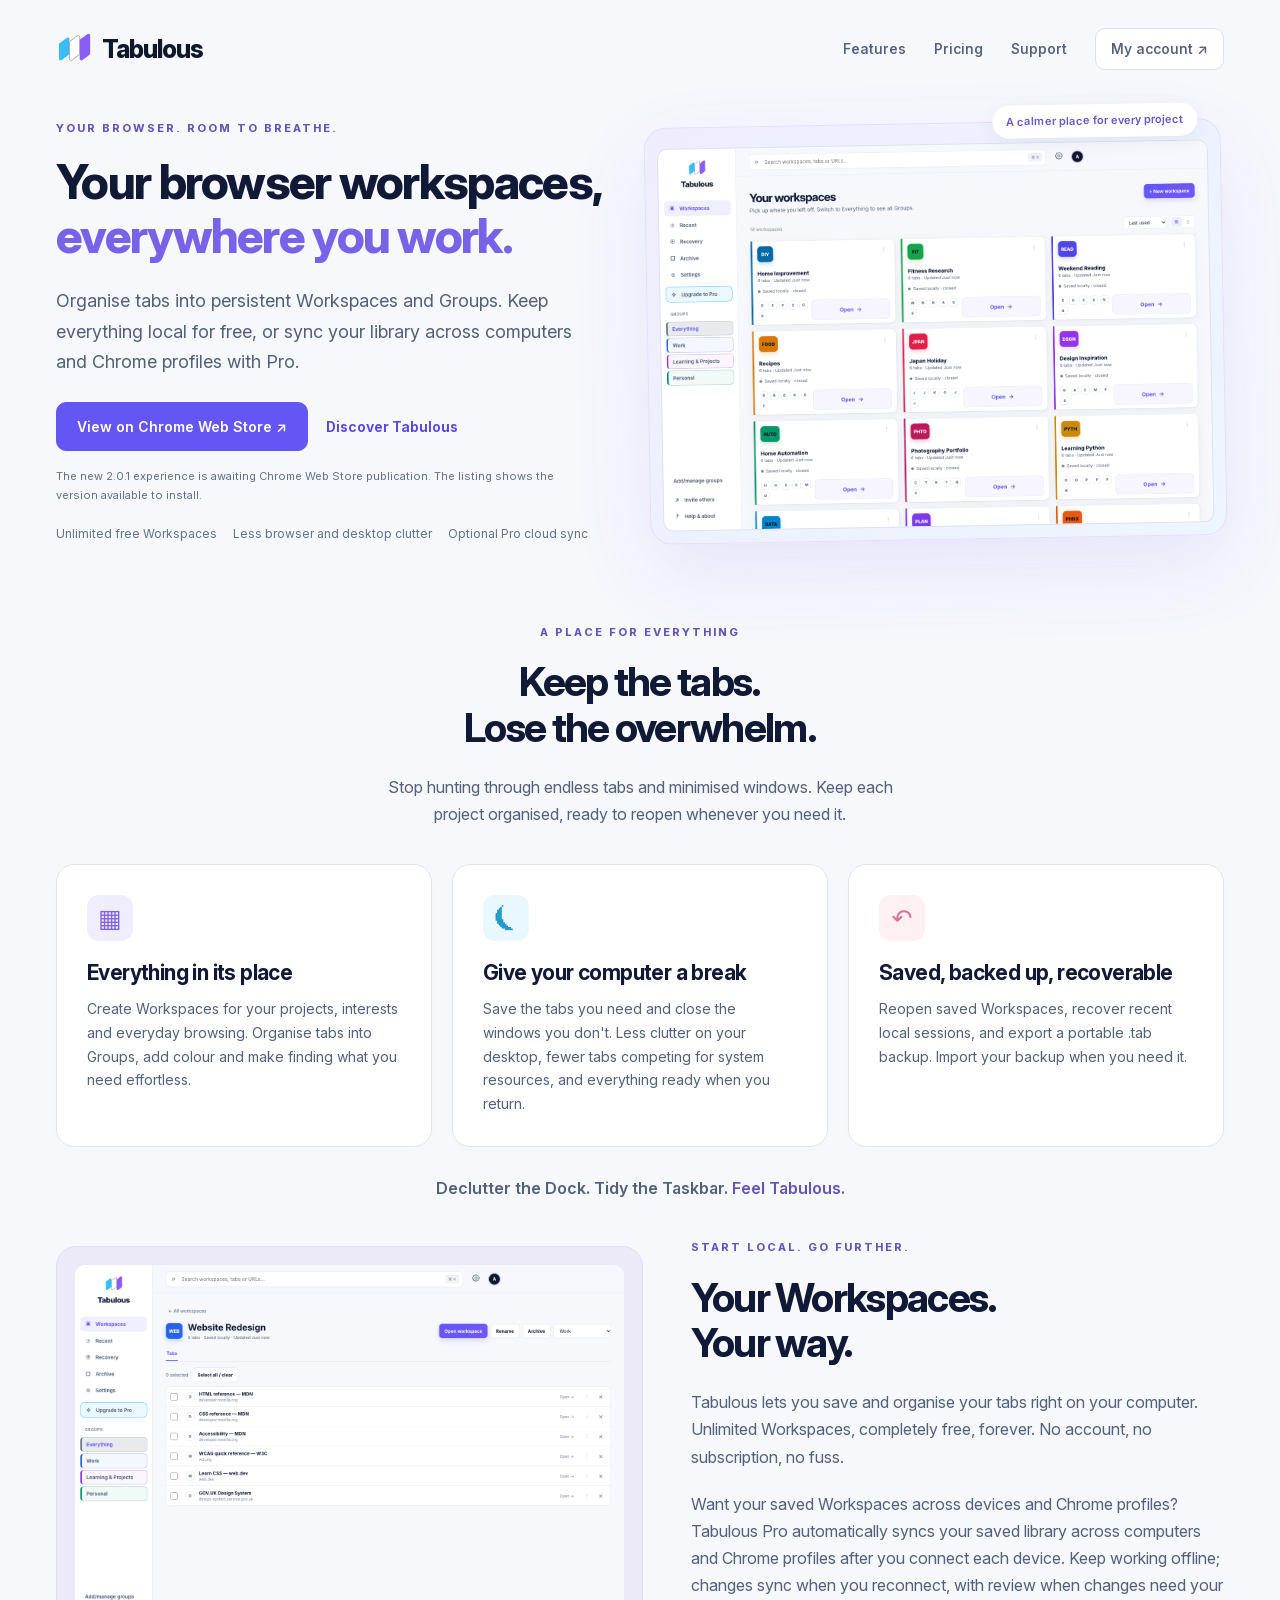
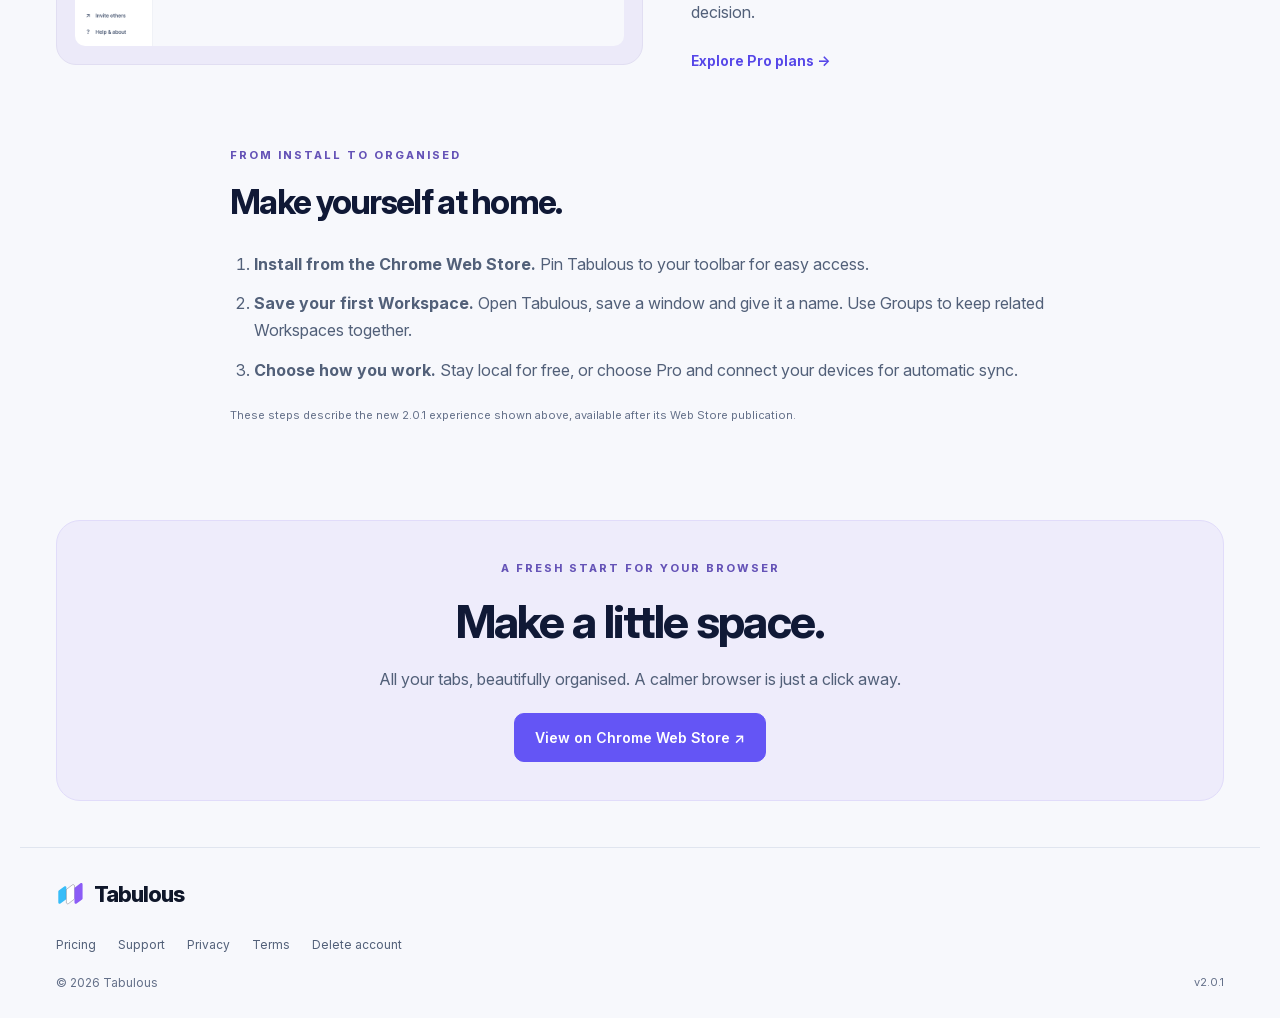
==== commit 2ce7e460: "Finish public launch website copy, Founder pricing and social previews" ====
--- a/index.html
+++ b/index.html
@@ -3,20 +3,28 @@
 <head>
 <meta charset="utf-8">
 <meta name="viewport" content="width=device-width,initial-scale=1">
-<meta name="description" content="Meet Tabulous 2.0.1: a calmer way to organise Chrome tabs into Workspaces. Local features stay free.">
+<meta name="description" content="Organise Chrome tabs into persistent Workspaces and Groups. Free local organisation, backup and recovery, with automatic cross-device and cross-profile sync through Pro.">
 <meta name="referrer" content="strict-origin-when-cross-origin">
 <meta http-equiv="Content-Security-Policy" content="default-src 'self'; script-src 'self'; style-src 'self'; img-src 'self'; font-src 'self'; connect-src https://hgdolsgkvyxivlhwimsr.supabase.co; object-src 'none'; base-uri 'none'; form-action 'self'">
 <meta name="theme-color" content="#f7f8fc">
-<title>Your tabs, beautifully together — Tabulous</title>
+<title>Your browser workspaces, everywhere you work — Tabulous</title>
+<meta property="og:type" content="website">
+<meta property="og:title" content="Your browser workspaces, everywhere you work — Tabulous">
+<meta property="og:description" content="Organise Chrome tabs into persistent Workspaces and Groups. Free local organisation, backup and recovery, with automatic cross-device and cross-profile sync through Pro.">
+<meta property="og:image" content="https://tabulous.tools/assets/social-preview.png">
+<meta property="og:image:width" content="1200">
+<meta property="og:image:height" content="630">
+<meta name="twitter:card" content="summary_large_image">
+
 <link rel="canonical" href="https://tabulous.tools/">
 <link rel="icon" type="image/svg+xml" href="assets/tabulous-mark.svg">
 <link rel="stylesheet" href="site.css">
 </head>
-<body>
+<body class="homepage">
 <a class="skip" href="#main">Skip to content</a>
 <header>
 <a class="brand" href="index.html">
-<img src="assets/tabulous-mark.svg" width="36" height="36" alt="">Tabulous<span class="version">2.0.1</span>
+<img src="assets/tabulous-mark.svg" width="36" height="36" alt="">Tabulous
 </a>
 <nav aria-label="Main navigation">
 <a href="index.html#features">Features</a>
@@ -29,73 +37,76 @@
 <section class="hero">
 <div>
 <p class="eyebrow">YOUR BROWSER. ROOM TO BREATHE.</p>
-<h1>Less tab chaos.<br>
-<span>More headspace.</span>
+<h1>Your browser workspaces,<br>
+<span>everywhere you work.</span>
 </h1>
-<p class="lead">Bring your tabs together in beautiful Workspaces. Pick up where you left off, keep projects in their place, and make room for what matters.</p>
+<p class="lead">Organise tabs into persistent Workspaces and Groups. Keep everything local for free, or sync your library across computers and Chrome profiles with Pro.</p>
 <div class="actions">
 <a class="button" href="https://chromewebstore.google.com/detail/tabulous/iljkidmanamoojdglpbpilnepdpcaiij" target="_blank" rel="noopener">View on Chrome Web Store ↗</a>
-<a class="text-link" href="#preview">Meet the new Tabulous ↓</a>
+<a class="text-link" href="#features">Discover Tabulous</a>
 </div>
-<p class="fine">Tabulous 2.0.1 is prepared for Chrome Web Store review.<br>The store currently offers version 0.8. Installing today gets the published version.</p>
+<p class="fine release-availability">The new 2.0.1 experience is awaiting Chrome Web Store publication. The listing shows the version available to install.</p>
 <div class="pills">
-<span>✧ Free local Workspaces</span>
-<span>◉ Your data stays yours</span>
-<span>↗ Optional Pro sync</span>
+<span>Unlimited free Workspaces</span>
+<span>Less browser and desktop clutter</span>
+<span>Optional Pro cloud sync</span>
 </div>
 </div>
 <div class="hero-art" id="preview">
 <span class="float-label">A calmer place for every project</span>
-<img src="assets/dashboard-demo.png" width="1440" height="1000" alt="Tabulous 2.0.1 dashboard with synthetic demonstration Workspaces" fetchpriority="high">
-<p class="fine">Tabulous 2.0.1 preview · demonstration data</p>
+<img src="assets/dashboard-demo.png" width="1440" height="1000" alt="Tabulous dashboard showing named Workspaces, colours and tab Groups" fetchpriority="high">
 </div>
 </section>
 <section class="section intro" id="features">
 <p class="eyebrow">A PLACE FOR EVERYTHING</p>
 <h2>Keep the tabs.<br>Lose the overwhelm.</h2>
-<p>From the project you're deep in to the trip you're dreaming about. Give each one its own space.</p>
+<p>Stop hunting through endless tabs and minimised windows. Keep each project organised, ready to reopen whenever you need it.</p>
 </section>
 <section class="feature-grid">
 <article class="card">
-<span class="feature-icon">▦</span>
-<h3>Workspaces that make sense</h3>
-<p>Save tabs by project, pick a colour, add Groups, and keep your browser organised around the way you think.</p>
+<span class="feature-icon" aria-hidden="true">▦</span>
+<h3>Everything in its place</h3>
+<p>Create Workspaces for your projects, interests and everyday browsing. Organise tabs into Groups, add colour and make finding what you need effortless.</p>
 </article>
 <article class="card">
-<span class="feature-icon cyan">↗</span>
-<h3>Pick up where you left off</h3>
-<p>Open a saved Workspace when you need it. Close it when you're done. Your saved library stays ready for next time.</p>
+<span class="feature-icon cyan" aria-hidden="true">⏾</span>
+<h3>Give your computer a break</h3>
+<p>Save the tabs you need and close the windows you don't. Less clutter on your desktop, fewer tabs competing for system resources, and everything ready when you return.</p>
 </article>
 <article class="card">
-<span class="feature-icon pink">↶</span>
-<h3>A little peace of mind</h3>
-<p>Use local recovery tools, review changes before merging, and export a backup of the Workspaces you care about.</p>
+<span class="feature-icon pink" aria-hidden="true">↶</span>
+<h3>Saved, backed up, recoverable</h3>
+<p>Reopen saved Workspaces, recover recent local sessions, and export a portable .tab backup. Import your backup when you need it.</p>
 </article>
 </section>
+<p class="transition-tagline">Declutter the Dock. Tidy the Taskbar. <span>Feel Tabulous.</span></p>
 <section class="split section">
 <div class="image-panel">
-<img src="assets/workspace-demo.png" width="1440" height="1000" alt="A synthetic project Workspace in Tabulous 2.0.1" loading="lazy">
+<img src="assets/workspace-demo.png" width="1440" height="1000" alt="A saved project Workspace in Tabulous with organised tabs and Groups" loading="lazy">
 </div>
 <div>
 <p class="eyebrow">START LOCAL. GO FURTHER.</p>
 <h2>Your Workspaces.<br>Your way.</h2>
-<p>Local Workspace management is free forever. No account. No payment. Just a better home for your tabs.</p>
-<p>Want your saved library across devices and Chrome profiles? Pro adds optional cloud sync. Signing in, buying Pro, and enabling sync are separate choices.</p>
-<a class="text-link" href="pricing.html">Find your plan →</a>
+<p>Tabulous lets you save and organise your tabs right on your computer. Unlimited Workspaces, completely free, forever. No account, no subscription, no fuss.</p>
+<p>Want your saved Workspaces across devices and Chrome profiles? Tabulous Pro automatically syncs your saved library across computers and Chrome profiles after you connect each device. Keep working offline; changes sync when you reconnect, with review when changes need your decision.</p>
+<a class="text-link" href="pricing.html">Explore Pro plans →</a>
 </div>
+</section>
+<section class="section getting-started" id="getting-started">
+<p class="eyebrow">FROM INSTALL TO ORGANISED</p><h2>Make yourself at home.</h2>
+<ol><li><strong>Install from the Chrome Web Store.</strong> Pin Tabulous to your toolbar for easy access.</li><li><strong>Save your first Workspace.</strong> Open Tabulous, save a window and give it a name. Use Groups to keep related Workspaces together.</li><li><strong>Choose how you work.</strong> Stay local for free, or choose Pro and connect your devices for automatic sync.</li></ol>
+<p class="fine">These steps describe the new 2.0.1 experience shown above, available after its Web Store publication.</p>
 </section>
 <section class="closing">
 <p class="eyebrow">A FRESH START FOR YOUR BROWSER</p>
 <h2>Make a little space.</h2>
-<p>Get the current Tabulous from the existing Chrome Web Store listing.</p>
-<a class="button" href="https://chromewebstore.google.com/detail/tabulous/iljkidmanamoojdglpbpilnepdpcaiij" target="_blank" rel="noopener">View Tabulous on Chrome ↗</a>
-<p class="fine">New 2.0.1 experience pending store approval. Current public version: 0.8.</p>
+<p>All your tabs, beautifully organised. A calmer browser is just a click away.</p>
+<a class="button" href="https://chromewebstore.google.com/detail/tabulous/iljkidmanamoojdglpbpilnepdpcaiij" target="_blank" rel="noopener">View on Chrome Web Store ↗</a>
 </section>
 </main>
 <footer>
 <a class="brand" href="index.html">
 <img src="assets/tabulous-mark.svg" width="28" height="28" alt="">Tabulous</a>
-<p>A little less browser chaos. A lot more headspace.</p>
 <div>
 <a href="pricing.html">Pricing</a>
 <a href="support.html">Support</a>
@@ -103,7 +114,10 @@
 <a href="terms.html">Terms</a>
 <a href="delete-account.html">Delete account</a>
 </div>
+<div class="footer-bottom">
 <small>© 2026 Tabulous</small>
+<small class="footer-version" aria-label="Version 2.0.1">v2.0.1</small>
+</div>
 </footer>
 </body>
 </html>
--- a/site.css
+++ b/site.css
@@ -111,3 +111,56 @@
 }
 @media(prefers-reduced-motion:reduce){html{scroll-behavior:auto}
 }
+
+/* Homepage polish: retain the shared visual system and other page layouts. */
+.homepage header{padding-bottom:18px}
+.homepage .hero{padding:30px 0 42px}
+.homepage .lead{line-height:1.7}
+.homepage .actions{margin:24px 0 16px;gap:18px}
+.homepage .pills{margin-top:20px;gap:8px 16px;font-size:12px}
+.homepage .hero-art{padding-bottom:12px}
+.homepage .section{padding:36px 0}
+.homepage .intro{max-width:640px}
+.homepage .intro p:last-child{max-width:530px}
+.homepage .card p{margin-bottom:0}
+.transition-tagline{text-align:center;font-size:16px;font-weight:600;margin:28px 0 0}
+.transition-tagline span{color:#6553b7}
+.homepage .split{margin-top:0;gap:48px}
+.homepage .closing{margin:40px 0 46px;padding:38px 30px}
+.homepage .closing h2{margin-bottom:18px}
+.homepage footer{padding-top:28px;padding-bottom:24px}
+.homepage footer>div:not(.footer-bottom){margin:18px 0}
+.homepage .footer-bottom{display:flex;justify-content:space-between;gap:12px;margin:0}
+.homepage .footer-bottom small{margin:0}
+.homepage .footer-version{margin-left:auto;font-size:11px;color:#647089;letter-spacing:0}
+@media(max-width:1100px) and (min-width:901px){
+.homepage .hero{gap:28px;grid-template-columns:1fr 1fr}
+.homepage .hero h1{font-size:46px}
+.homepage .split{gap:32px}
+}
+@media(max-width:900px){
+.homepage .hero{padding-top:26px;gap:42px}
+.homepage .split{grid-template-columns:1fr 1fr;gap:28px}
+}
+@media(max-width:600px){
+.homepage .hero{padding-top:22px;padding-bottom:28px;gap:40px}
+.homepage .hero h1{font-size:clamp(36px,10vw,45px)}
+.homepage .section{padding:30px 0}
+.homepage .split{grid-template-columns:1fr;gap:28px}
+.transition-tagline{font-size:15px;margin-top:24px}
+.homepage .closing{margin:28px 0 32px;padding:30px 20px}
+.homepage .footer-bottom{flex-direction:column;gap:8px}
+.homepage .footer-version{align-self:flex-end}
+}
+
+/* Public launch completion */
+.homepage .hero h1{font-size:clamp(36px,3.7vw,53px)}
+.release-availability{max-width:520px;margin-bottom:12px}
+.founder{border:2px solid #c59632;background:#fffaf0}
+.founder-crown{display:block;width:52px;height:42px;margin:0 0 14px}
+.founder .eyebrow{color:#856016}
+.getting-started{max-width:820px;margin:auto}
+.getting-started h2{font-size:34px}
+.getting-started ol{padding-left:24px;color:#526079}
+.getting-started li{padding:6px 0}
+@media(max-width:600px){.homepage .hero h1{font-size:clamp(34px,9vw,43px)}}
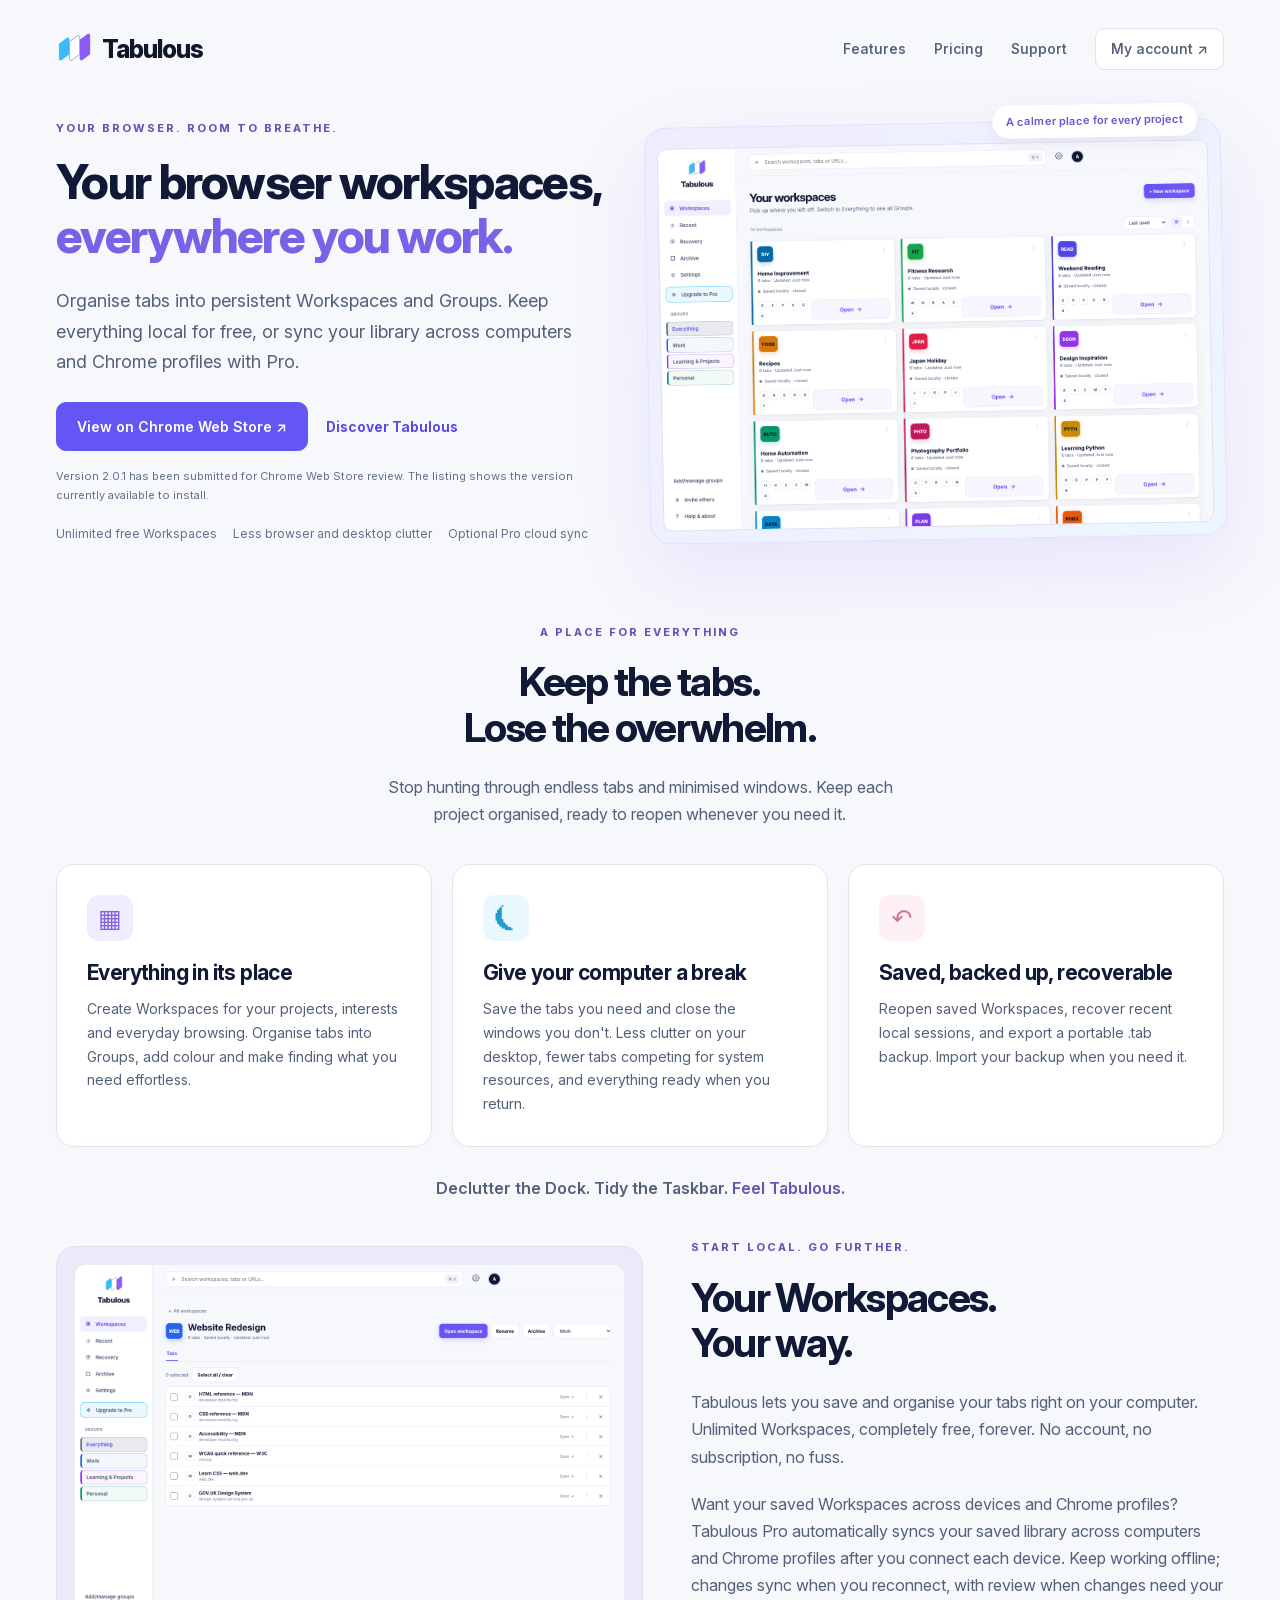
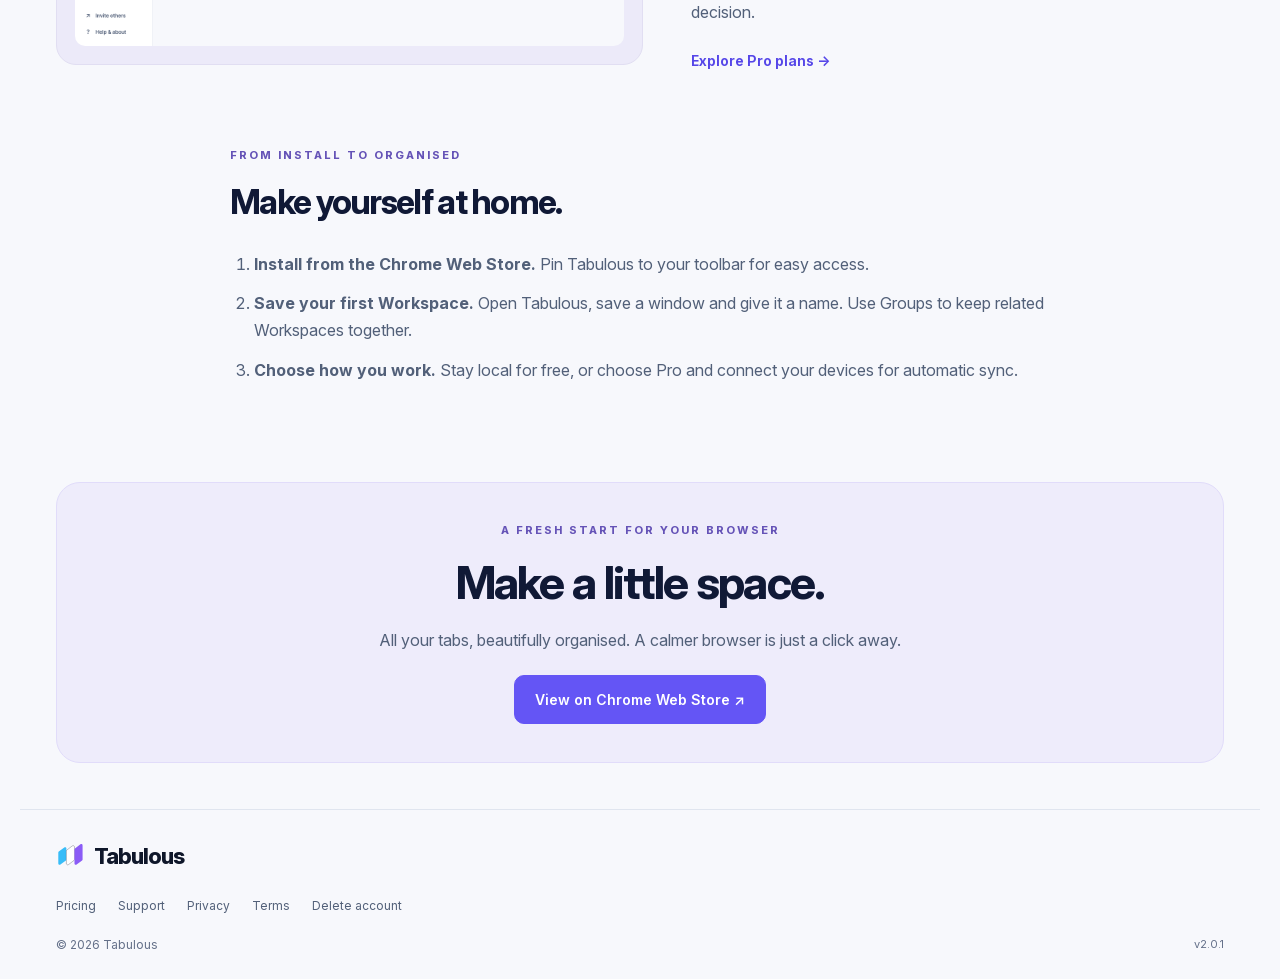
==== commit 9a95f9db: "Polish public website copy and align page spacing with homepage" ====
--- a/index.html
+++ b/index.html
@@ -45,7 +45,7 @@
 <a class="button" href="https://chromewebstore.google.com/detail/tabulous/iljkidmanamoojdglpbpilnepdpcaiij" target="_blank" rel="noopener">View on Chrome Web Store ↗</a>
 <a class="text-link" href="#features">Discover Tabulous</a>
 </div>
-<p class="fine release-availability">The new 2.0.1 experience is awaiting Chrome Web Store publication. The listing shows the version available to install.</p>
+<p class="fine release-availability">Version 2.0.1 has been submitted for Chrome Web Store review. The listing shows the version currently available to install.</p>
 <div class="pills">
 <span>Unlimited free Workspaces</span>
 <span>Less browser and desktop clutter</span>
@@ -95,7 +95,6 @@
 <section class="section getting-started" id="getting-started">
 <p class="eyebrow">FROM INSTALL TO ORGANISED</p><h2>Make yourself at home.</h2>
 <ol><li><strong>Install from the Chrome Web Store.</strong> Pin Tabulous to your toolbar for easy access.</li><li><strong>Save your first Workspace.</strong> Open Tabulous, save a window and give it a name. Use Groups to keep related Workspaces together.</li><li><strong>Choose how you work.</strong> Stay local for free, or choose Pro and connect your devices for automatic sync.</li></ol>
-<p class="fine">These steps describe the new 2.0.1 experience shown above, available after its Web Store publication.</p>
 </section>
 <section class="closing">
 <p class="eyebrow">A FRESH START FOR YOUR BROWSER</p>
--- a/site.css
+++ b/site.css
@@ -1,10 +1,11 @@
 @font-face{font-family:Inter;src:url('assets/fonts/Inter-Variable.woff2') format('woff2');font-weight:100 900;font-display:swap}
+:root{--header-bottom-space:18px;--page-start-space:30px;--page-content-gap:24px}
 *{box-sizing:border-box}
 html{scroll-behavior:smooth;scroll-padding-top:24px}
 body{margin:0;background:#f7f8fc;color:#101936;font-family:Inter,system-ui,sans-serif;font-size:16px;line-height:1.7}
 a{color:#5546e8;text-underline-offset:4px}
 header,main,footer{max-width:1240px;margin:auto;padding-left:36px;padding-right:36px}
-header{display:flex;align-items:center;justify-content:space-between;gap:24px;padding-top:28px;padding-bottom:28px}
+header{display:flex;align-items:center;justify-content:space-between;gap:24px;padding-top:28px;padding-bottom:var(--header-bottom-space)}
 .brand{display:inline-flex;align-items:center;gap:10px;font-size:25px;font-weight:780;letter-spacing:-1px;color:#0f172a;text-decoration:none}
 .version{font-size:11px;background:#eceafb;padding:3px 8px;color:#6553bd;letter-spacing:0;border-radius:7px}
 nav{display:flex;gap:28px;align-items:center}
@@ -51,7 +52,9 @@
 footer p,footer small{font-size:12px;margin:12px 0;color:#647089}
 footer div{display:flex;flex-wrap:wrap;gap:22px;margin:25px 0}
 footer a{font-size:12px;text-decoration:none;color:#526079}
-.page-head{padding:65px 0 40px;max-width:850px}
+.page-head{padding:var(--page-start-space) 0 var(--page-content-gap);max-width:850px}
+.page-head>:last-child{margin-bottom:0}
+.page-head+.prose{padding-top:0}
 .page-head h1{font-size:clamp(38px,4.5vw,58px)}
 .centered{text-align:center;margin:auto}
 .centered .lead{margin-left:auto;margin-right:auto}
@@ -65,6 +68,7 @@
 .recommended{border:2px solid #8f80fb;background:#fbfaff}
 .prose{max-width:780px;padding:35px 0 75px}
 .prose h2{font-size:25px;letter-spacing:-.7px;margin-top:32px;margin-bottom:16px}
+.prose>:first-child{margin-top:0}
 .prose p,.prose li{font-size:15px;color:#526079}
 .account-layout{display:grid;grid-template-columns:1fr 1fr;gap:24px;padding-bottom:80px}
 .account-layout h2{font-size:25px;letter-spacing:-.8px}
@@ -77,7 +81,8 @@
 .skip{position:absolute;left:20px;top:-80px;padding:10px;background:white;z-index:20}
 .skip:focus{top:10px}
 [hidden]{display:none!important}
-@media(max-width:900px){header{flex-wrap:wrap}
+@media(max-width:900px){:root{--page-start-space:26px}
+header{flex-wrap:wrap}
 .hero{grid-template-columns:1fr;padding-top:40px;gap:65px}
 .hero>div:first-child{max-width:650px}
 .hero-art{max-width:720px}
@@ -87,7 +92,8 @@
 .split{gap:30px}
 .split h2{font-size:32px}
 }
-@media(max-width:600px){header,main,footer{padding-left:22px;padding-right:22px}
+@media(max-width:600px){:root{--page-start-space:22px}
+header,main,footer{padding-left:22px;padding-right:22px}
 header{gap:20px;padding-top:22px}
 nav{gap:18px;flex-wrap:wrap}
 nav a{font-size:12px}
@@ -103,7 +109,6 @@
 .split{margin-top:20px;gap:35px}
 .closing{margin-top:35px;padding:40px 20px}
 .closing h2{font-size:36px}
-.page-head{padding-top:35px}
 .page-head h1{font-size:40px}
 .pricing-grid .card{padding:26px}
 .prose{padding-bottom:50px}
@@ -112,9 +117,8 @@
 @media(prefers-reduced-motion:reduce){html{scroll-behavior:auto}
 }
 
-/* Homepage polish: retain the shared visual system and other page layouts. */
-.homepage header{padding-bottom:18px}
-.homepage .hero{padding:30px 0 42px}
+/* Homepage polish: page entry spacing shares the approved homepage values. */
+.homepage .hero{padding:var(--page-start-space) 0 42px}
 .homepage .lead{line-height:1.7}
 .homepage .actions{margin:24px 0 16px;gap:18px}
 .homepage .pills{margin-top:20px;gap:8px 16px;font-size:12px}
@@ -139,11 +143,11 @@
 .homepage .split{gap:32px}
 }
 @media(max-width:900px){
-.homepage .hero{padding-top:26px;gap:42px}
+.homepage .hero{gap:42px}
 .homepage .split{grid-template-columns:1fr 1fr;gap:28px}
 }
 @media(max-width:600px){
-.homepage .hero{padding-top:22px;padding-bottom:28px;gap:40px}
+.homepage .hero{padding-bottom:28px;gap:40px}
 .homepage .hero h1{font-size:clamp(36px,10vw,45px)}
 .homepage .section{padding:30px 0}
 .homepage .split{grid-template-columns:1fr;gap:28px}
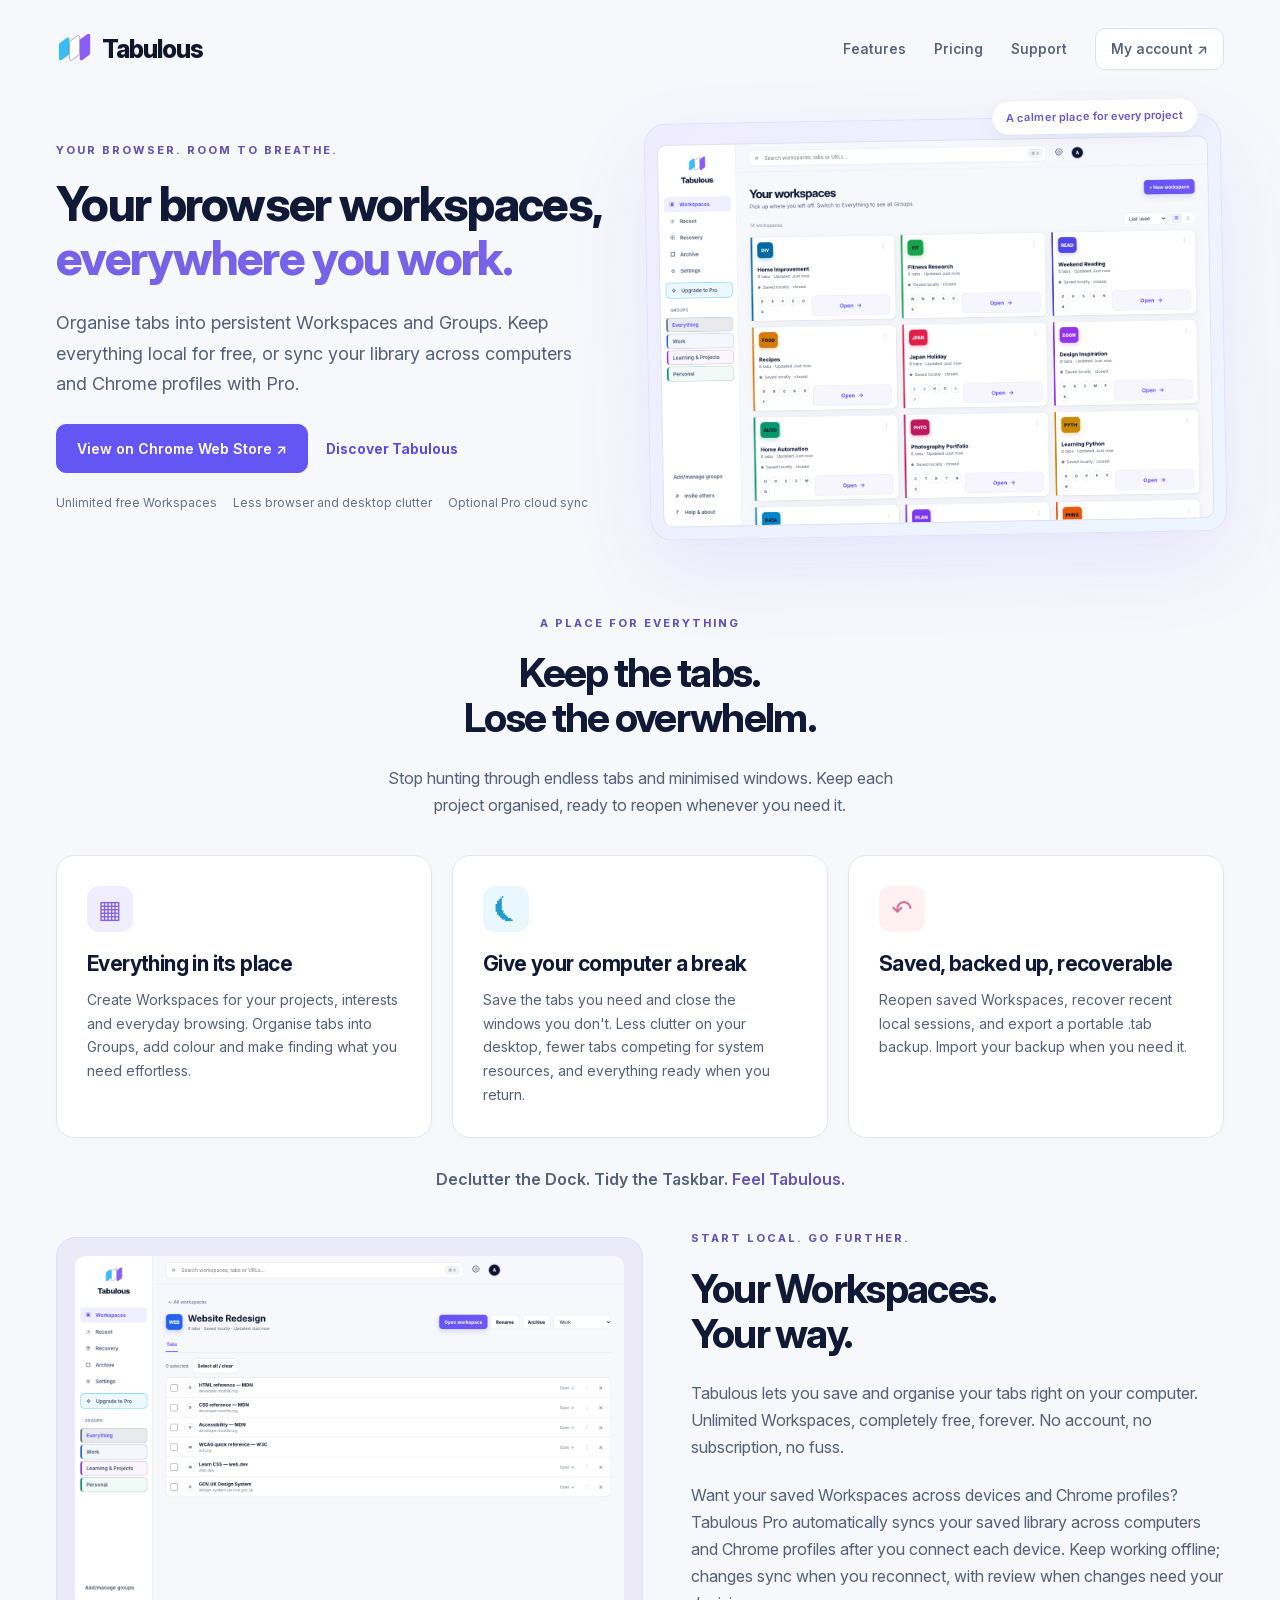
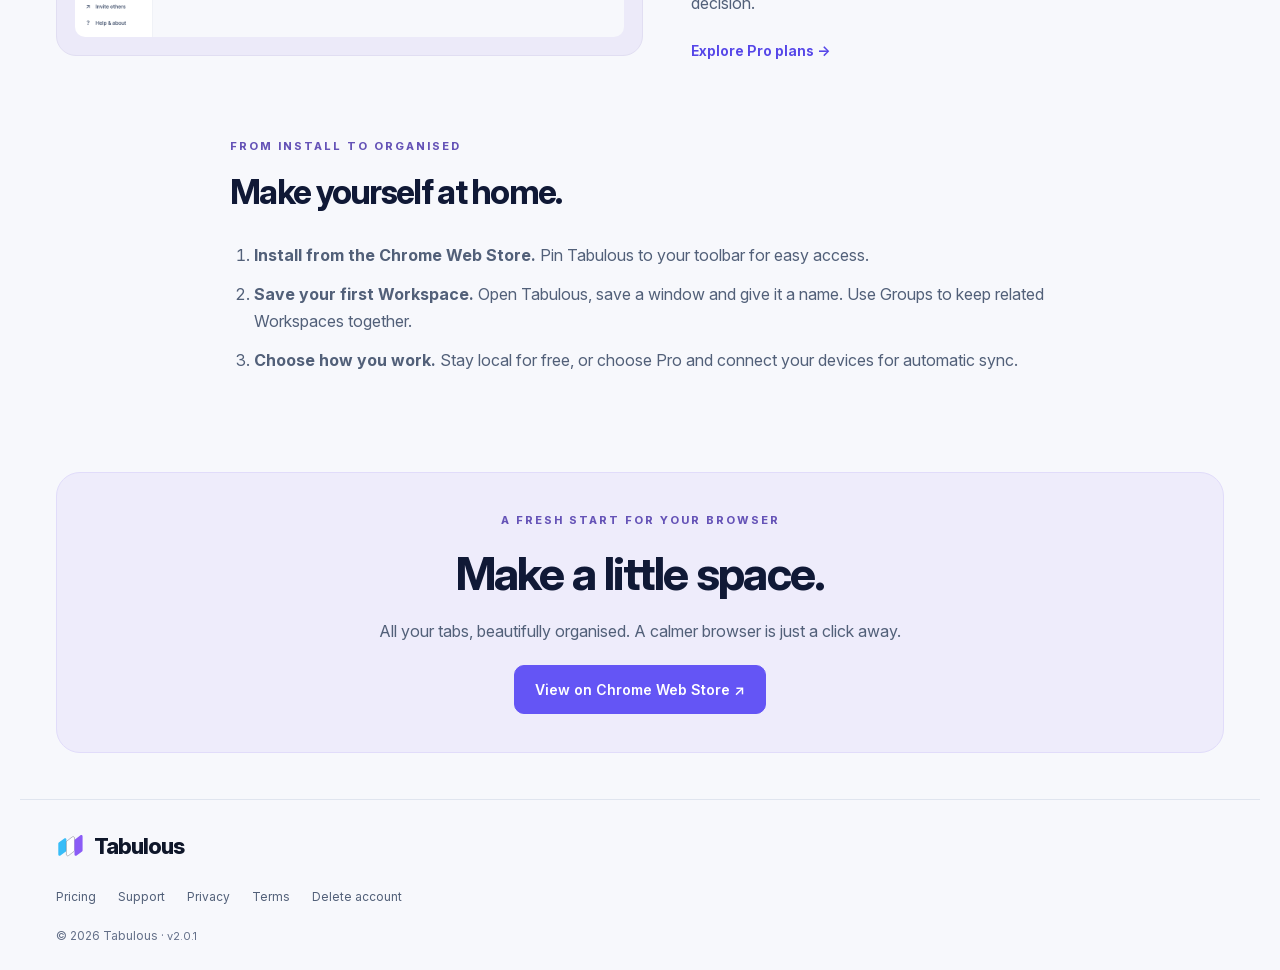
==== commit a878a229: "Finish post-launch website layout, branding and Store copy" ====
--- a/index.html
+++ b/index.html
@@ -45,7 +45,6 @@
 <a class="button" href="https://chromewebstore.google.com/detail/tabulous/iljkidmanamoojdglpbpilnepdpcaiij" target="_blank" rel="noopener">View on Chrome Web Store ↗</a>
 <a class="text-link" href="#features">Discover Tabulous</a>
 </div>
-<p class="fine release-availability">Version 2.0.1 has been submitted for Chrome Web Store review. The listing shows the version currently available to install.</p>
 <div class="pills">
 <span>Unlimited free Workspaces</span>
 <span>Less browser and desktop clutter</span>
@@ -113,10 +112,7 @@
 <a href="terms.html">Terms</a>
 <a href="delete-account.html">Delete account</a>
 </div>
-<div class="footer-bottom">
-<small>© 2026 Tabulous</small>
-<small class="footer-version" aria-label="Version 2.0.1">v2.0.1</small>
-</div>
+<small>© 2026 Tabulous · <span class="footer-version" aria-label="Version 2.0.1">v2.0.1</span></small>
 </footer>
 </body>
 </html>
--- a/site.css
+++ b/site.css
@@ -7,7 +7,6 @@
 header,main,footer{max-width:1240px;margin:auto;padding-left:36px;padding-right:36px}
 header{display:flex;align-items:center;justify-content:space-between;gap:24px;padding-top:28px;padding-bottom:var(--header-bottom-space)}
 .brand{display:inline-flex;align-items:center;gap:10px;font-size:25px;font-weight:780;letter-spacing:-1px;color:#0f172a;text-decoration:none}
-.version{font-size:11px;background:#eceafb;padding:3px 8px;color:#6553bd;letter-spacing:0;border-radius:7px}
 nav{display:flex;gap:28px;align-items:center}
 nav a{font-size:14px;color:#526079;text-decoration:none;font-weight:550}
 .nav-account{border:1px solid #dfe2ee;background:white;padding:8px 15px;border-radius:10px}
@@ -47,12 +46,14 @@
 .closing{text-align:center;margin:70px 0 80px;padding:65px 30px;background:#eeecfb;border:1px solid #e1dcfa;border-radius:24px}
 .closing .fine{margin-top:20px}
 .closing h2{font-size:46px}
-footer{padding-top:40px;padding-bottom:35px;border-top:1px solid #e0e5ef}
+footer{padding-top:28px;padding-bottom:24px;border-top:1px solid #e0e5ef}
 footer .brand{font-size:22px}
 footer p,footer small{font-size:12px;margin:12px 0;color:#647089}
-footer div{display:flex;flex-wrap:wrap;gap:22px;margin:25px 0}
+footer div{display:flex;flex-wrap:wrap;gap:22px;margin:18px 0}
+footer>small{display:block;margin:0}
+.footer-version{font-size:11px;color:#647089;letter-spacing:0}
 footer a{font-size:12px;text-decoration:none;color:#526079}
-.page-head{padding:var(--page-start-space) 0 var(--page-content-gap);max-width:850px}
+.page-head{padding:var(--page-start-space) 0 var(--page-content-gap)}
 .page-head>:last-child{margin-bottom:0}
 .page-head+.prose{padding-top:0}
 .page-head h1{font-size:clamp(38px,4.5vw,58px)}
@@ -66,9 +67,11 @@
 .price{font-size:38px!important;font-weight:750;letter-spacing:-1px;color:#101936}
 .price small{display:block;font-size:12px;font-weight:450;letter-spacing:0;color:#647089}
 .recommended{border:2px solid #8f80fb;background:#fbfaff}
-.prose{max-width:780px;padding:35px 0 75px}
-.prose h2{font-size:25px;letter-spacing:-.7px;margin-top:32px;margin-bottom:16px}
-.prose>:first-child{margin-top:0}
+.prose{display:grid;grid-template-columns:repeat(2,minmax(0,1fr));gap:32px 48px;padding:35px 0 75px}
+.info-section{min-width:0;border-top:1px solid #e0e5ef;padding-top:24px}
+.prose h2{font-size:25px;letter-spacing:-.7px;margin:0 0 16px}
+.info-section>:last-child{margin-bottom:0}
+.info-section p,.info-section ul,.info-section ol{max-width:70ch}
 .prose p,.prose li{font-size:15px;color:#526079}
 .account-layout{display:grid;grid-template-columns:1fr 1fr;gap:24px;padding-bottom:80px}
 .account-layout h2{font-size:25px;letter-spacing:-.8px}
@@ -116,6 +119,7 @@
 }
 @media(prefers-reduced-motion:reduce){html{scroll-behavior:auto}
 }
+@media(max-width:760px){.prose{grid-template-columns:1fr;gap:28px}}
 
 /* Homepage polish: page entry spacing shares the approved homepage values. */
 .homepage .hero{padding:var(--page-start-space) 0 42px}
@@ -132,11 +136,6 @@
 .homepage .split{margin-top:0;gap:48px}
 .homepage .closing{margin:40px 0 46px;padding:38px 30px}
 .homepage .closing h2{margin-bottom:18px}
-.homepage footer{padding-top:28px;padding-bottom:24px}
-.homepage footer>div:not(.footer-bottom){margin:18px 0}
-.homepage .footer-bottom{display:flex;justify-content:space-between;gap:12px;margin:0}
-.homepage .footer-bottom small{margin:0}
-.homepage .footer-version{margin-left:auto;font-size:11px;color:#647089;letter-spacing:0}
 @media(max-width:1100px) and (min-width:901px){
 .homepage .hero{gap:28px;grid-template-columns:1fr 1fr}
 .homepage .hero h1{font-size:46px}
@@ -153,13 +152,10 @@
 .homepage .split{grid-template-columns:1fr;gap:28px}
 .transition-tagline{font-size:15px;margin-top:24px}
 .homepage .closing{margin:28px 0 32px;padding:30px 20px}
-.homepage .footer-bottom{flex-direction:column;gap:8px}
-.homepage .footer-version{align-self:flex-end}
 }
 
 /* Public launch completion */
 .homepage .hero h1{font-size:clamp(36px,3.7vw,53px)}
-.release-availability{max-width:520px;margin-bottom:12px}
 .founder{border:2px solid #c59632;background:#fffaf0}
 .founder-crown{display:block;width:52px;height:42px;margin:0 0 14px}
 .founder .eyebrow{color:#856016}
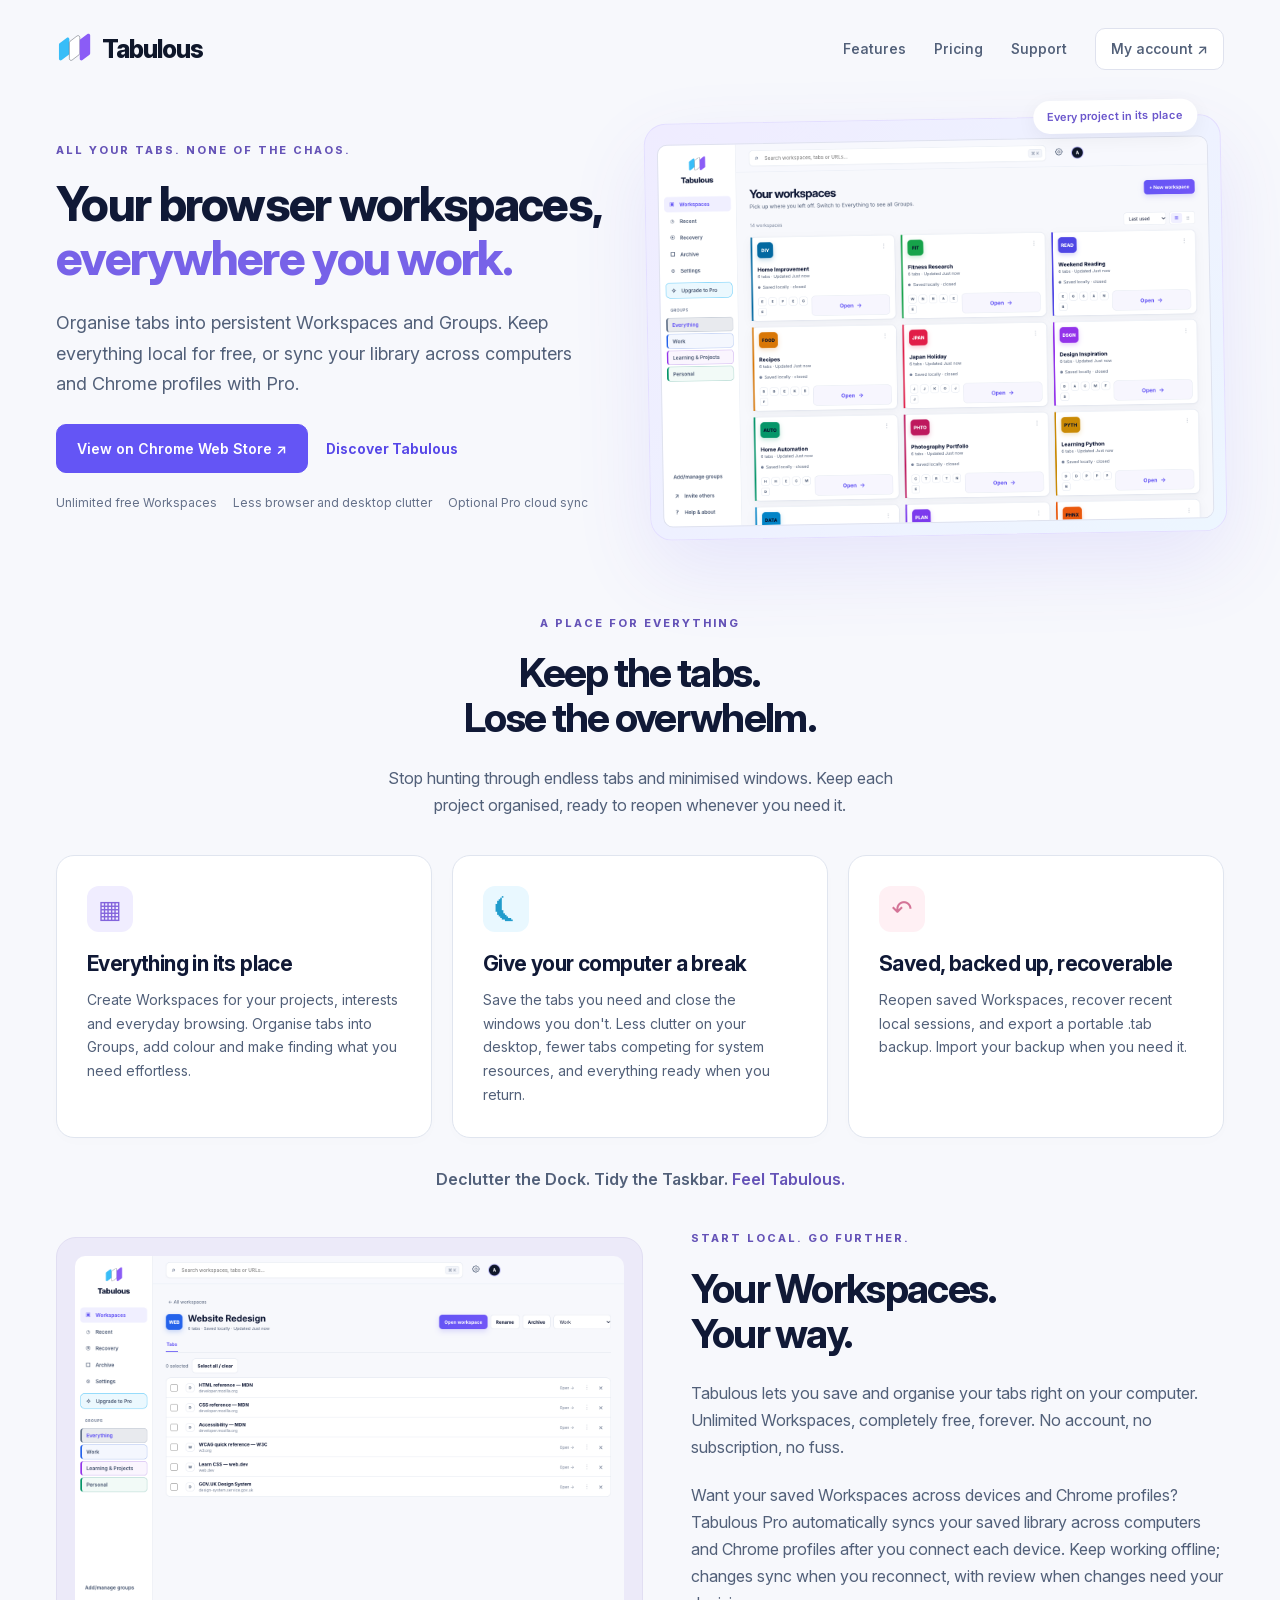
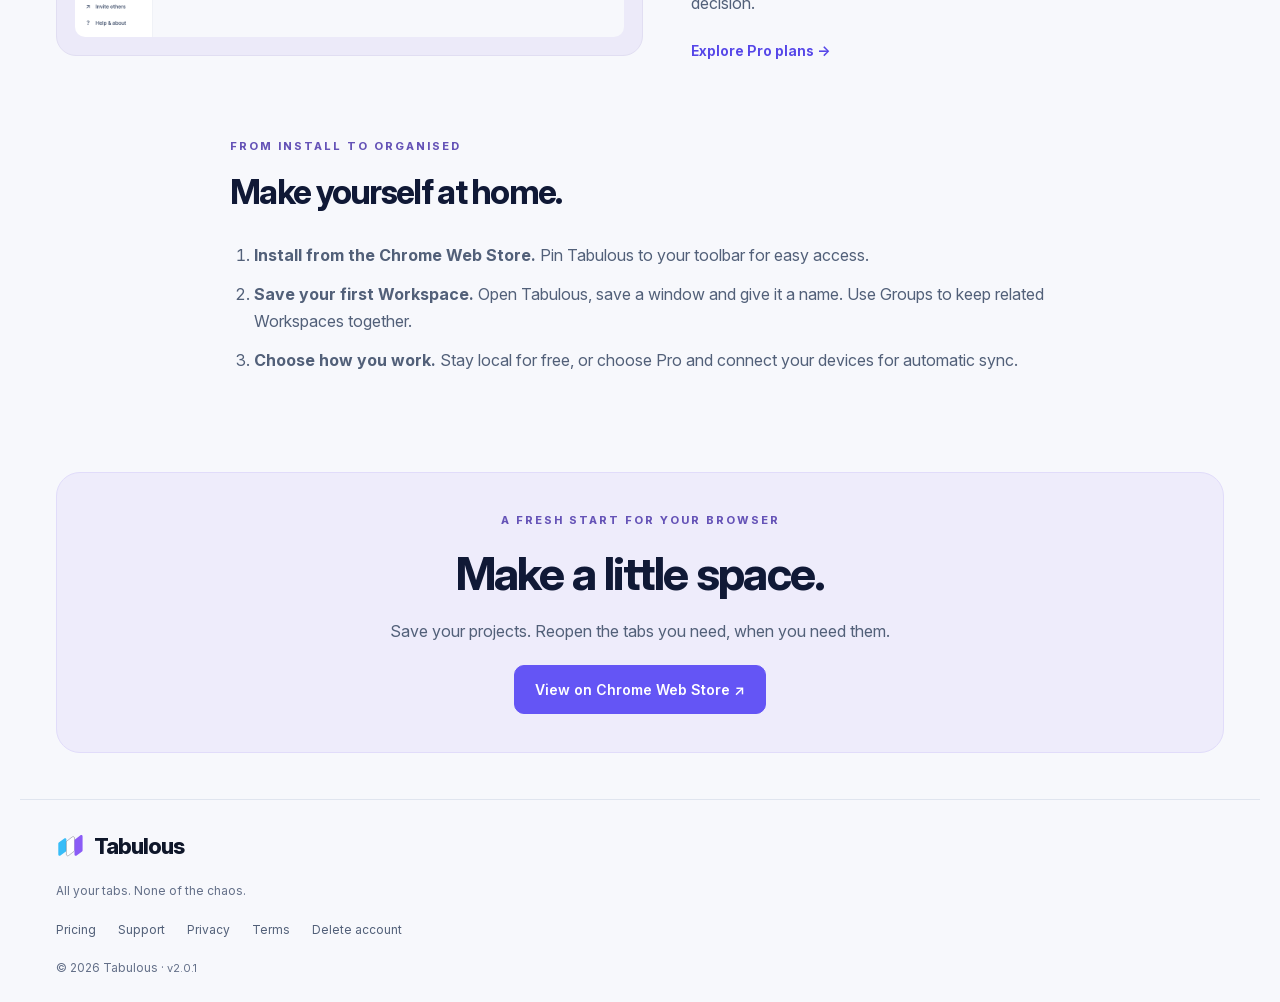
==== commit 3200e4b7: "Adopt organisation-first Tabulous primary tagline" ====
--- a/index.html
+++ b/index.html
@@ -3,18 +3,19 @@
 <head>
 <meta charset="utf-8">
 <meta name="viewport" content="width=device-width,initial-scale=1">
-<meta name="description" content="Organise Chrome tabs into persistent Workspaces and Groups. Free local organisation, backup and recovery, with automatic cross-device and cross-profile sync through Pro.">
+<meta name="description" content="All your tabs. None of the chaos. Organise Chrome tabs into saved Workspaces and Groups. Free local organisation, with optional Pro sync across computers and Chrome profiles.">
 <meta name="referrer" content="strict-origin-when-cross-origin">
 <meta http-equiv="Content-Security-Policy" content="default-src 'self'; script-src 'self'; style-src 'self'; img-src 'self'; font-src 'self'; connect-src https://hgdolsgkvyxivlhwimsr.supabase.co; object-src 'none'; base-uri 'none'; form-action 'self'">
 <meta name="theme-color" content="#f7f8fc">
 <title>Your browser workspaces, everywhere you work — Tabulous</title>
 <meta property="og:type" content="website">
 <meta property="og:title" content="Your browser workspaces, everywhere you work — Tabulous">
-<meta property="og:description" content="Organise Chrome tabs into persistent Workspaces and Groups. Free local organisation, backup and recovery, with automatic cross-device and cross-profile sync through Pro.">
+<meta property="og:description" content="All your tabs. None of the chaos. Organise Chrome tabs into saved Workspaces and Groups. Free local organisation, with optional Pro sync across computers and Chrome profiles.">
 <meta property="og:image" content="https://tabulous.tools/assets/social-preview.png">
 <meta property="og:image:width" content="1200">
 <meta property="og:image:height" content="630">
 <meta name="twitter:card" content="summary_large_image">
+<meta name="twitter:description" content="All your tabs. None of the chaos. Organise Chrome tabs into saved Workspaces and Groups. Free local organisation, with optional Pro sync across computers and Chrome profiles.">
 
 <link rel="canonical" href="https://tabulous.tools/">
 <link rel="icon" type="image/svg+xml" href="assets/tabulous-mark.svg">
@@ -36,7 +37,7 @@
 <main id="main">
 <section class="hero">
 <div>
-<p class="eyebrow">YOUR BROWSER. ROOM TO BREATHE.</p>
+<p class="eyebrow">ALL YOUR TABS. NONE OF THE CHAOS.</p>
 <h1>Your browser workspaces,<br>
 <span>everywhere you work.</span>
 </h1>
@@ -52,7 +53,7 @@
 </div>
 </div>
 <div class="hero-art" id="preview">
-<span class="float-label">A calmer place for every project</span>
+<span class="float-label">Every project in its place</span>
 <img src="assets/dashboard-demo.png" width="1440" height="1000" alt="Tabulous dashboard showing named Workspaces, colours and tab Groups" fetchpriority="high">
 </div>
 </section>
@@ -98,13 +99,14 @@
 <section class="closing">
 <p class="eyebrow">A FRESH START FOR YOUR BROWSER</p>
 <h2>Make a little space.</h2>
-<p>All your tabs, beautifully organised. A calmer browser is just a click away.</p>
+<p>Save your projects. Reopen the tabs you need, when you need them.</p>
 <a class="button" href="https://chromewebstore.google.com/detail/tabulous/iljkidmanamoojdglpbpilnepdpcaiij" target="_blank" rel="noopener">View on Chrome Web Store ↗</a>
 </section>
 </main>
 <footer>
 <a class="brand" href="index.html">
 <img src="assets/tabulous-mark.svg" width="28" height="28" alt="">Tabulous</a>
+<p class="footer-tagline">All your tabs. None of the chaos.</p>
 <div>
 <a href="pricing.html">Pricing</a>
 <a href="support.html">Support</a>
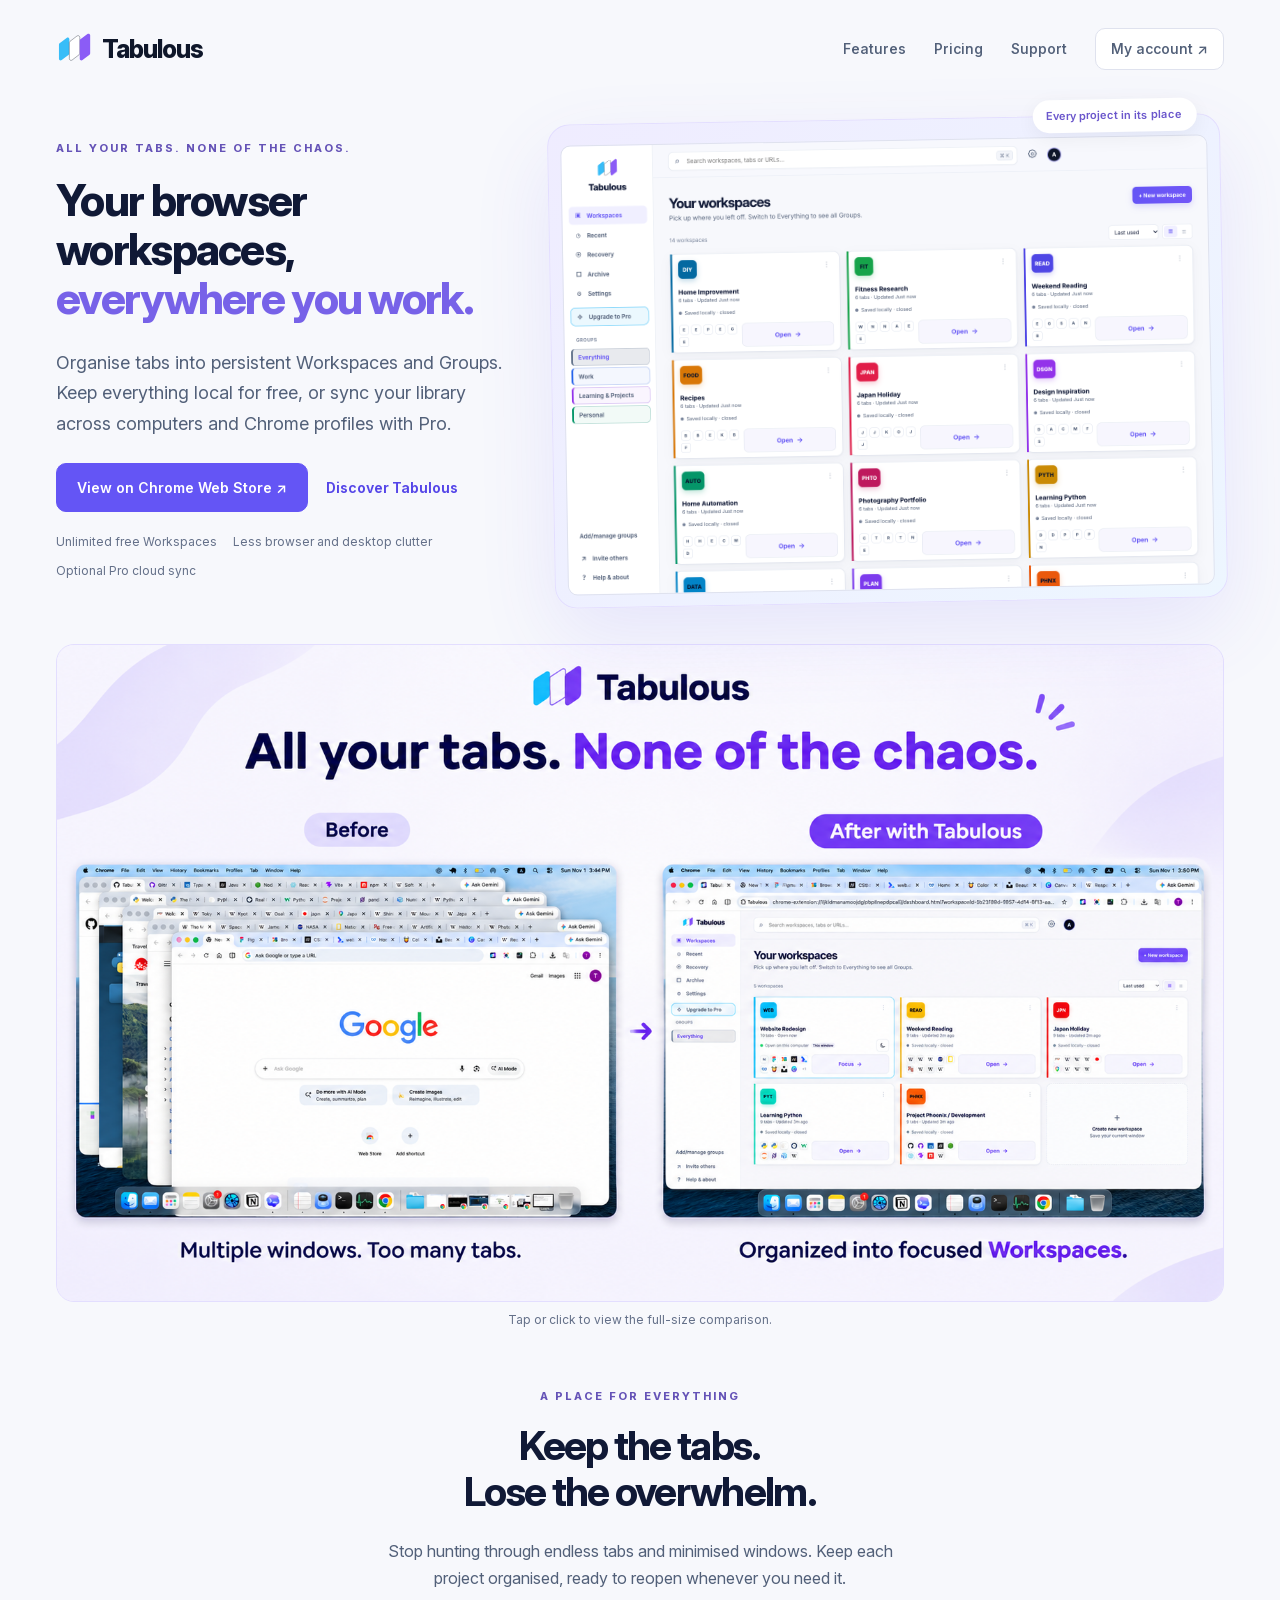
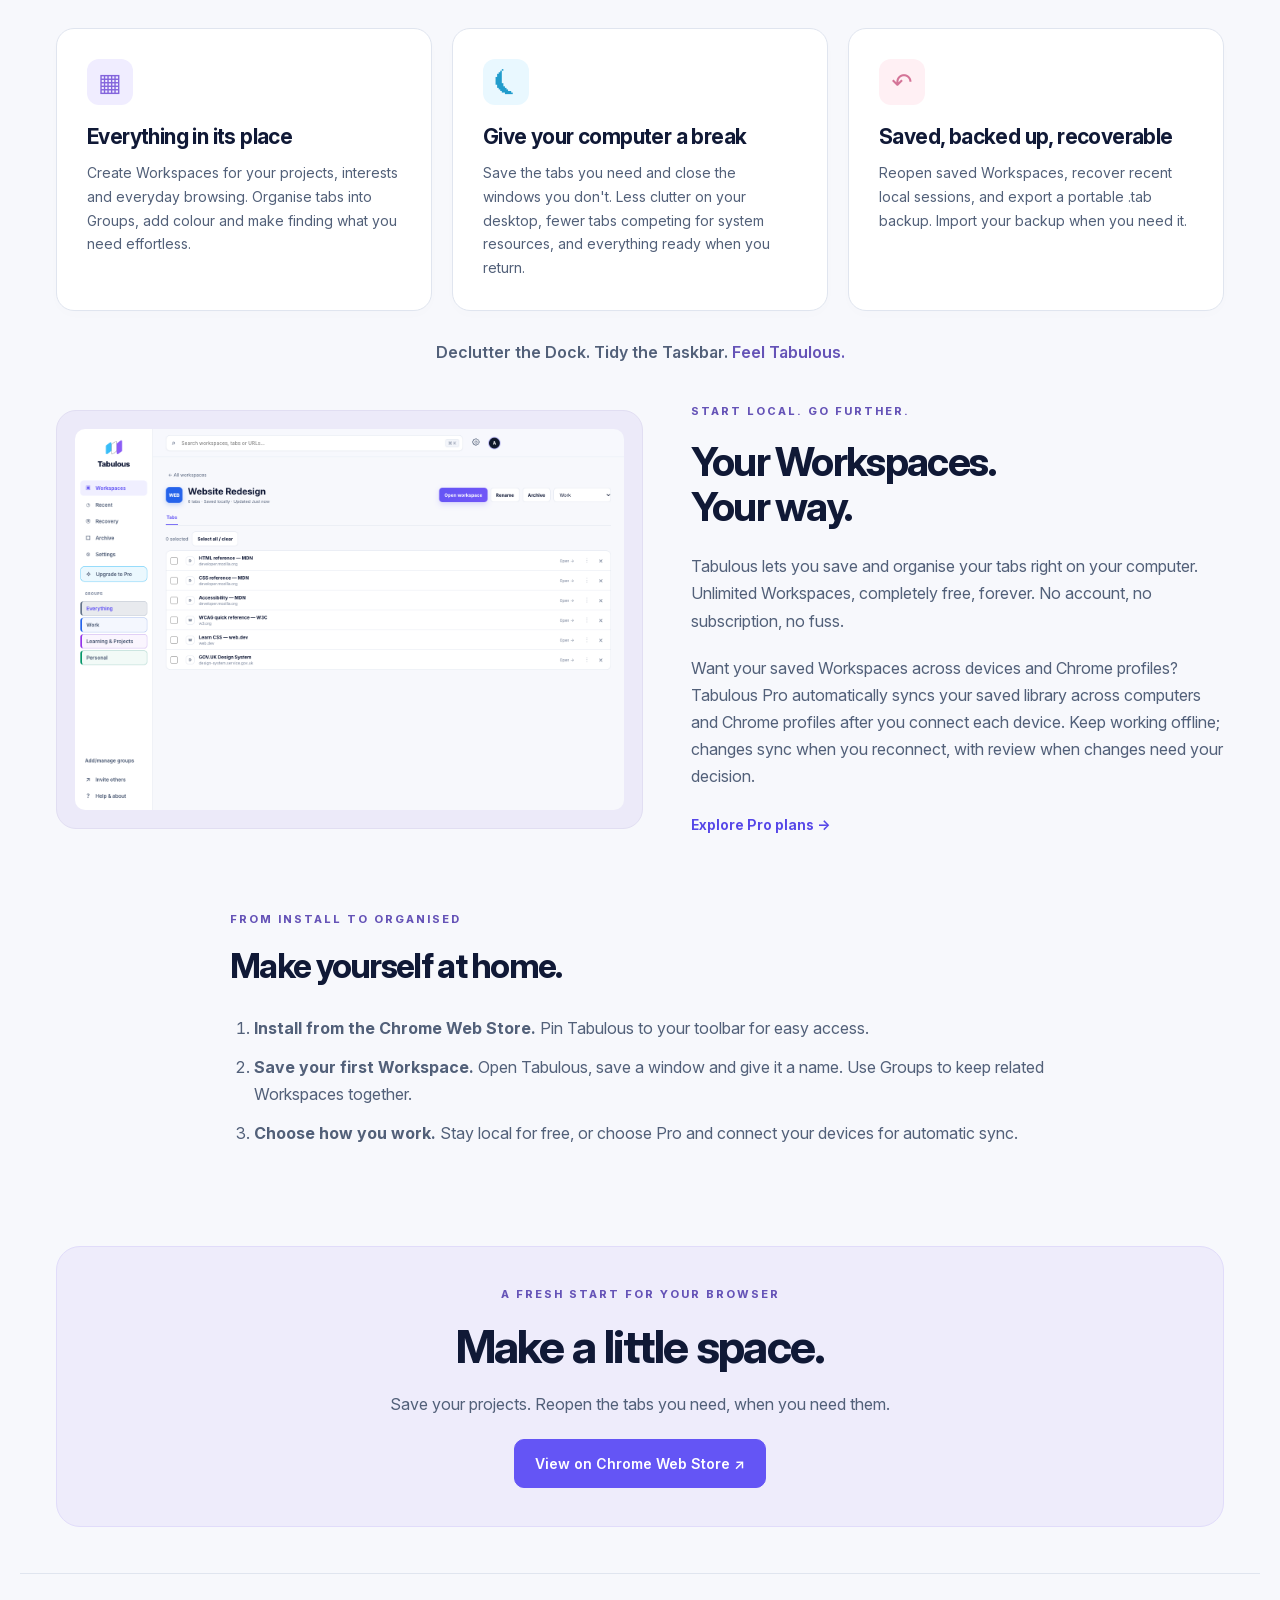
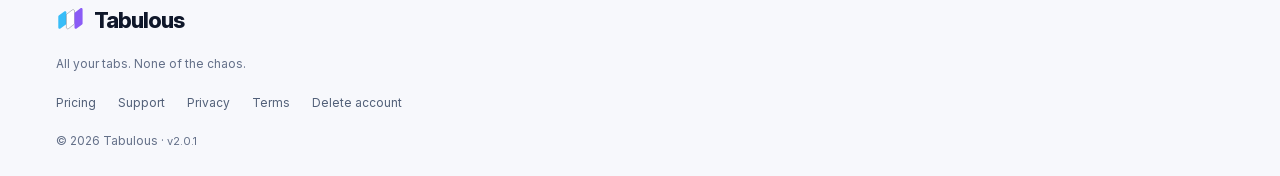
==== commit 63325d99: "Show the approved tab comparison and enlarge homepage product visual" ====
--- a/index.html
+++ b/index.html
@@ -57,6 +57,15 @@
 <img src="assets/dashboard-demo.png" width="1440" height="1000" alt="Tabulous dashboard showing named Workspaces, colours and tab Groups" fetchpriority="high">
 </div>
 </section>
+<figure class="comparison-visual">
+<a href="assets/originals/tabulous_from_chaos_to_clarity.png" target="_blank" rel="noopener" aria-label="View the full-size comparison of browser windows and organised Tabulous Workspaces">
+<picture>
+<source srcset="assets/tabulous-from-chaos-to-clarity.webp" type="image/webp">
+<img src="assets/originals/tabulous_from_chaos_to_clarity.png" width="1672" height="941" alt="Before: five overlapping Chrome windows with many tabs. After: the same tabs organised into five named Tabulous Workspaces. All your tabs. None of the chaos." loading="lazy">
+</picture>
+</a>
+<figcaption>Tap or click to view the full-size comparison.</figcaption>
+</figure>
 <section class="section intro" id="features">
 <p class="eyebrow">A PLACE FOR EVERYTHING</p>
 <h2>Keep the tabs.<br>Lose the overwhelm.</h2>
@@ -80,7 +89,7 @@
 </article>
 </section>
 <p class="transition-tagline">Declutter the Dock. Tidy the Taskbar. <span>Feel Tabulous.</span></p>
-<section class="split section">
+<section class="split section" id="workspace-details">
 <div class="image-panel">
 <img src="assets/workspace-demo.png" width="1440" height="1000" alt="A saved project Workspace in Tabulous with organised tabs and Groups" loading="lazy">
 </div>
--- a/site.css
+++ b/site.css
@@ -127,6 +127,10 @@
 .homepage .actions{margin:24px 0 16px;gap:18px}
 .homepage .pills{margin-top:20px;gap:8px 16px;font-size:12px}
 .homepage .hero-art{padding-bottom:12px}
+.comparison-visual{margin:0 0 20px}
+.comparison-visual a{display:block;border-radius:18px;overflow:hidden;border:1px solid #e3deff;background:#f6f3ff}
+.comparison-visual img{display:block;width:100%;height:auto}
+.comparison-visual figcaption{margin-top:8px;text-align:center;font-size:12px;color:#647089}
 .homepage .section{padding:36px 0}
 .homepage .intro{max-width:640px}
 .homepage .intro p:last-child{max-width:530px}
@@ -164,3 +168,12 @@
 .getting-started ol{padding-left:24px;color:#526079}
 .getting-started li{padding:6px 0}
 @media(max-width:600px){.homepage .hero h1{font-size:clamp(34px,9vw,43px)}}
+@media(min-width:901px){
+.homepage .hero{grid-template-columns:minmax(0,.82fr) minmax(0,1.18fr);gap:28px}
+.homepage .hero h1{font-size:clamp(36px,3.4vw,48px)}
+}
+@media(min-width:901px) and (max-width:1100px){
+.homepage .hero .actions{gap:12px}
+.homepage .hero .actions .button{padding-left:14px;padding-right:14px}
+.homepage .hero .pills{font-size:11px;column-gap:12px}
+}
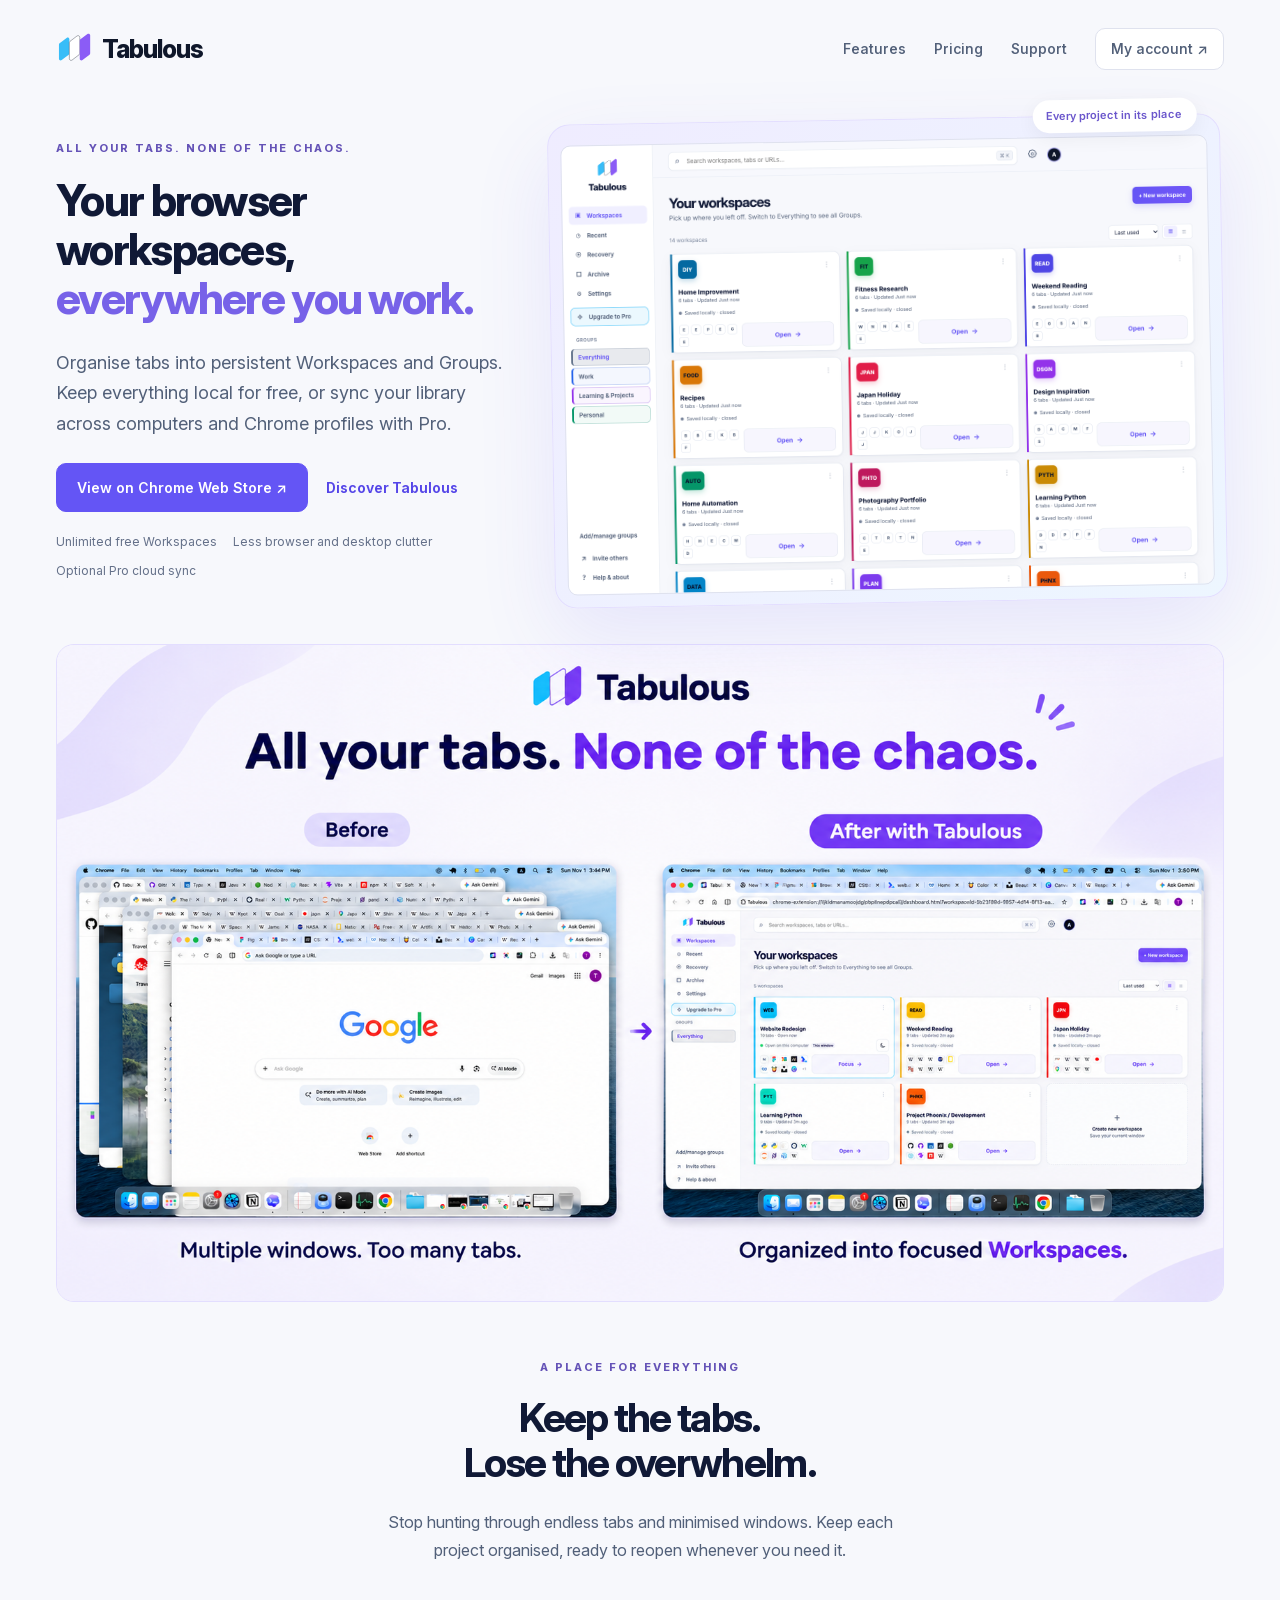
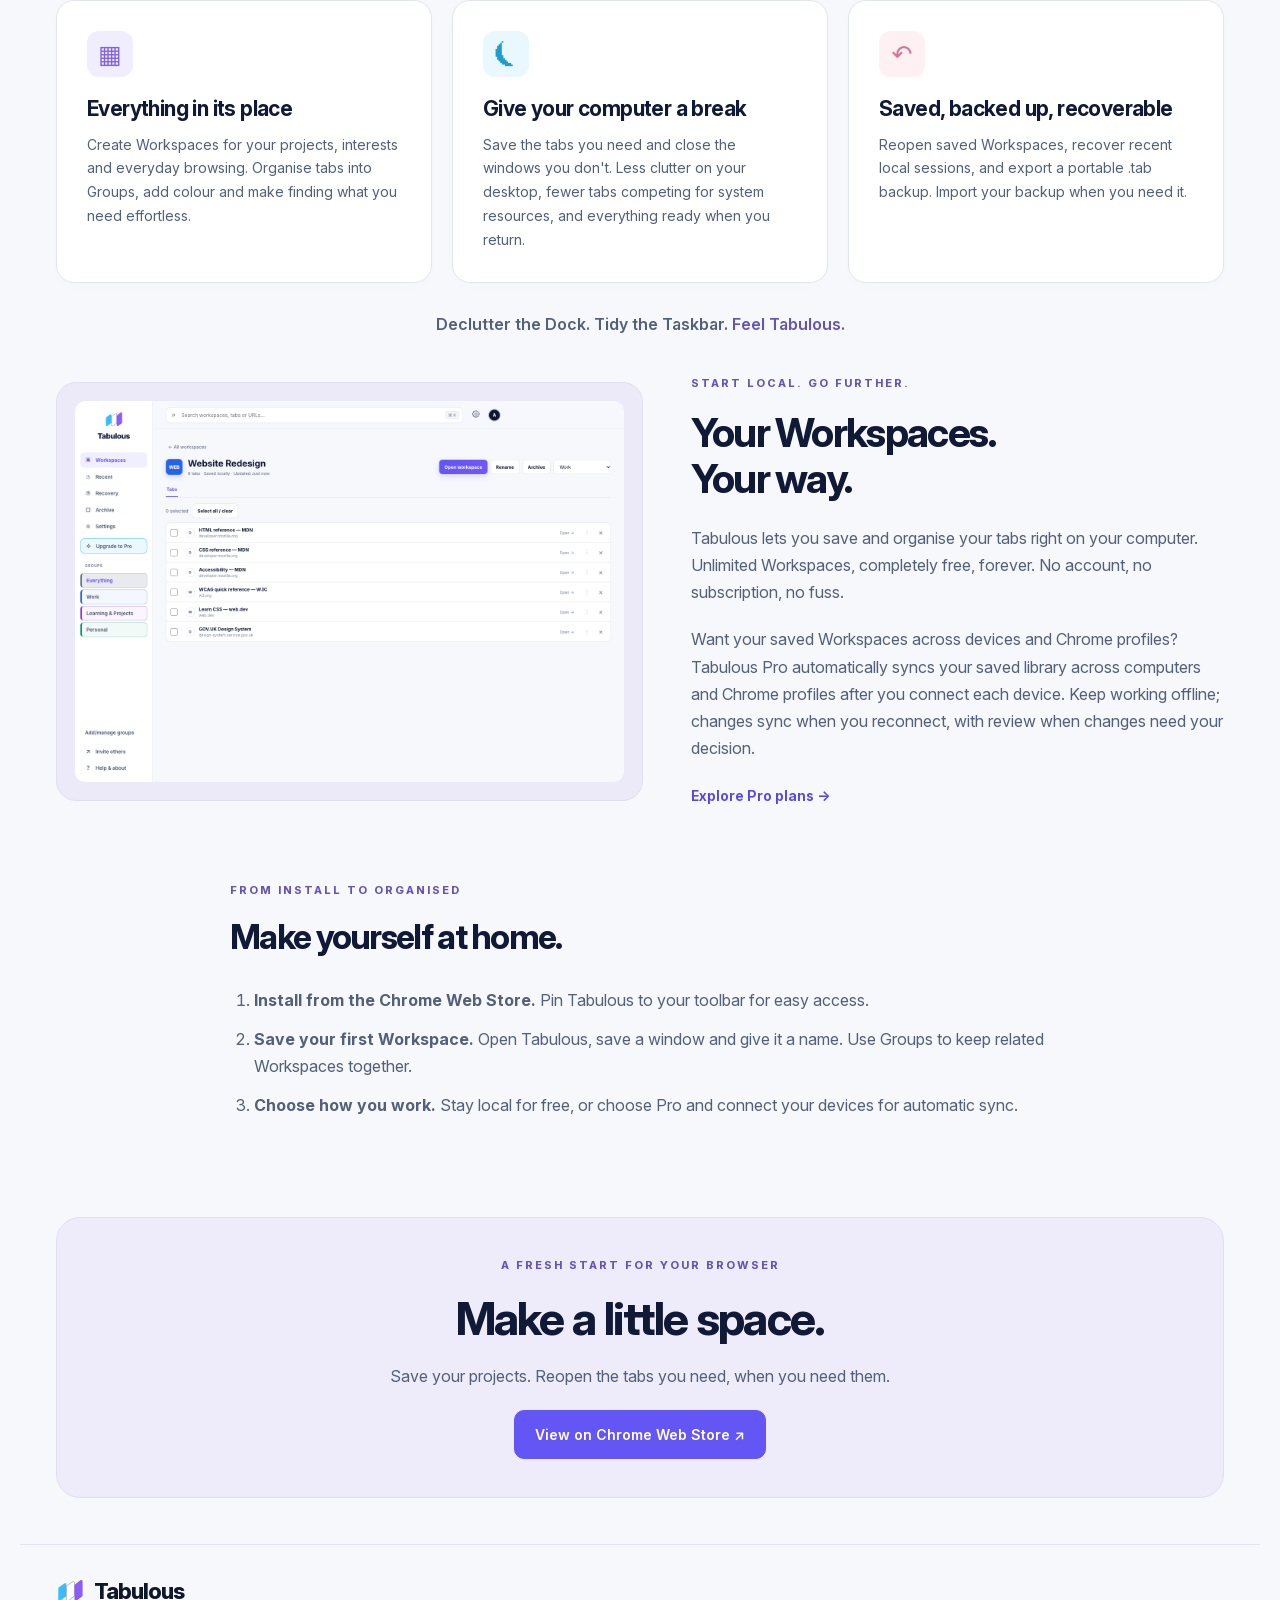
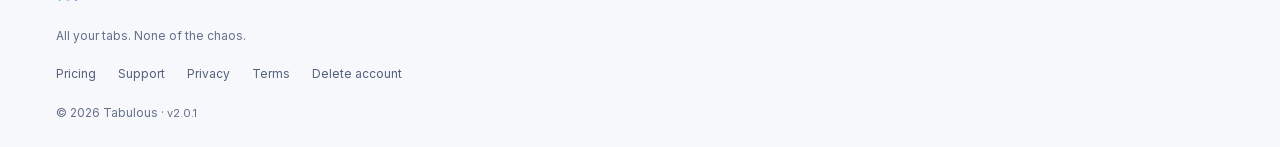
==== commit 27d350bd: "Remove homepage comparison enlargement interaction" ====
--- a/index.html
+++ b/index.html
@@ -58,13 +58,10 @@
 </div>
 </section>
 <figure class="comparison-visual">
-<a href="assets/originals/tabulous_from_chaos_to_clarity.png" target="_blank" rel="noopener" aria-label="View the full-size comparison of browser windows and organised Tabulous Workspaces">
 <picture>
 <source srcset="assets/tabulous-from-chaos-to-clarity.webp" type="image/webp">
 <img src="assets/originals/tabulous_from_chaos_to_clarity.png" width="1672" height="941" alt="Before: five overlapping Chrome windows with many tabs. After: the same tabs organised into five named Tabulous Workspaces. All your tabs. None of the chaos." loading="lazy">
 </picture>
-</a>
-<figcaption>Tap or click to view the full-size comparison.</figcaption>
 </figure>
 <section class="section intro" id="features">
 <p class="eyebrow">A PLACE FOR EVERYTHING</p>
--- a/site.css
+++ b/site.css
@@ -128,9 +128,8 @@
 .homepage .pills{margin-top:20px;gap:8px 16px;font-size:12px}
 .homepage .hero-art{padding-bottom:12px}
 .comparison-visual{margin:0 0 20px}
-.comparison-visual a{display:block;border-radius:18px;overflow:hidden;border:1px solid #e3deff;background:#f6f3ff}
+.comparison-visual picture{display:block;border-radius:18px;overflow:hidden;border:1px solid #e3deff;background:#f6f3ff}
 .comparison-visual img{display:block;width:100%;height:auto}
-.comparison-visual figcaption{margin-top:8px;text-align:center;font-size:12px;color:#647089}
 .homepage .section{padding:36px 0}
 .homepage .intro{max-width:640px}
 .homepage .intro p:last-child{max-width:530px}
